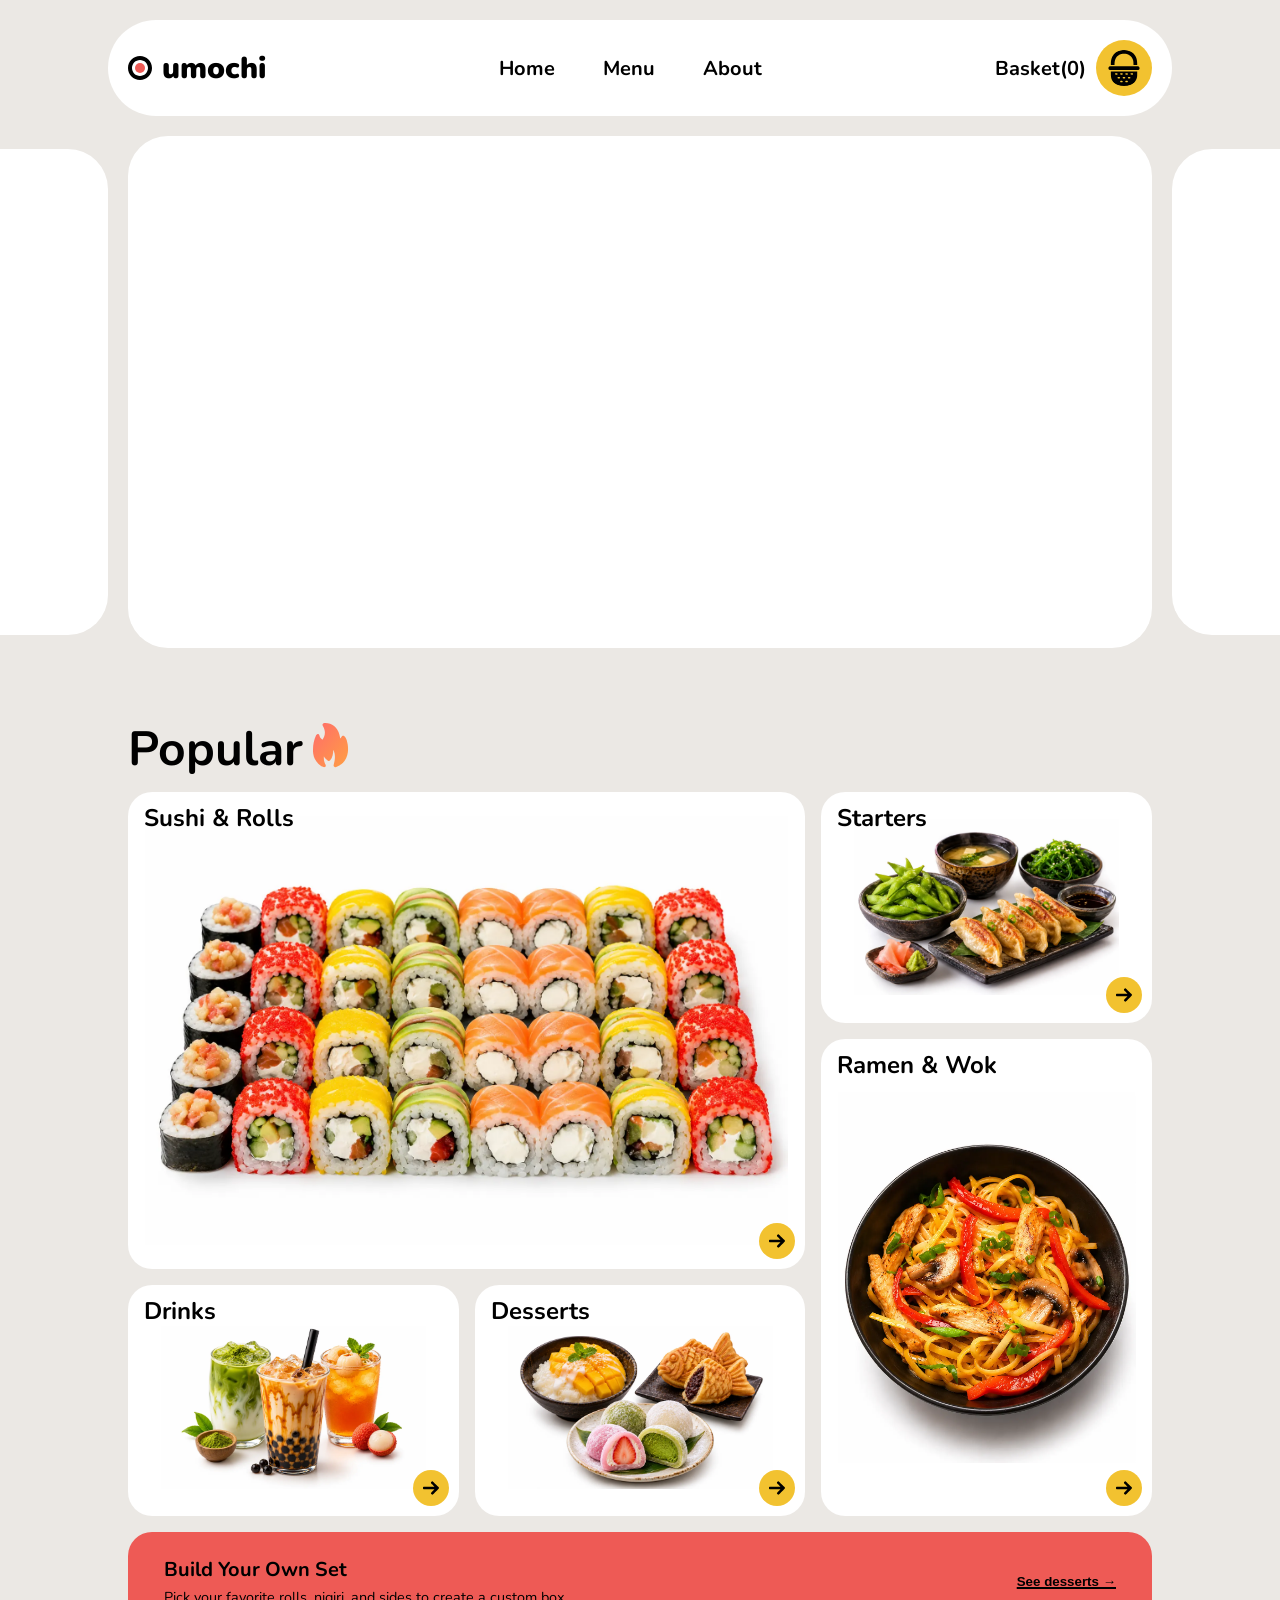
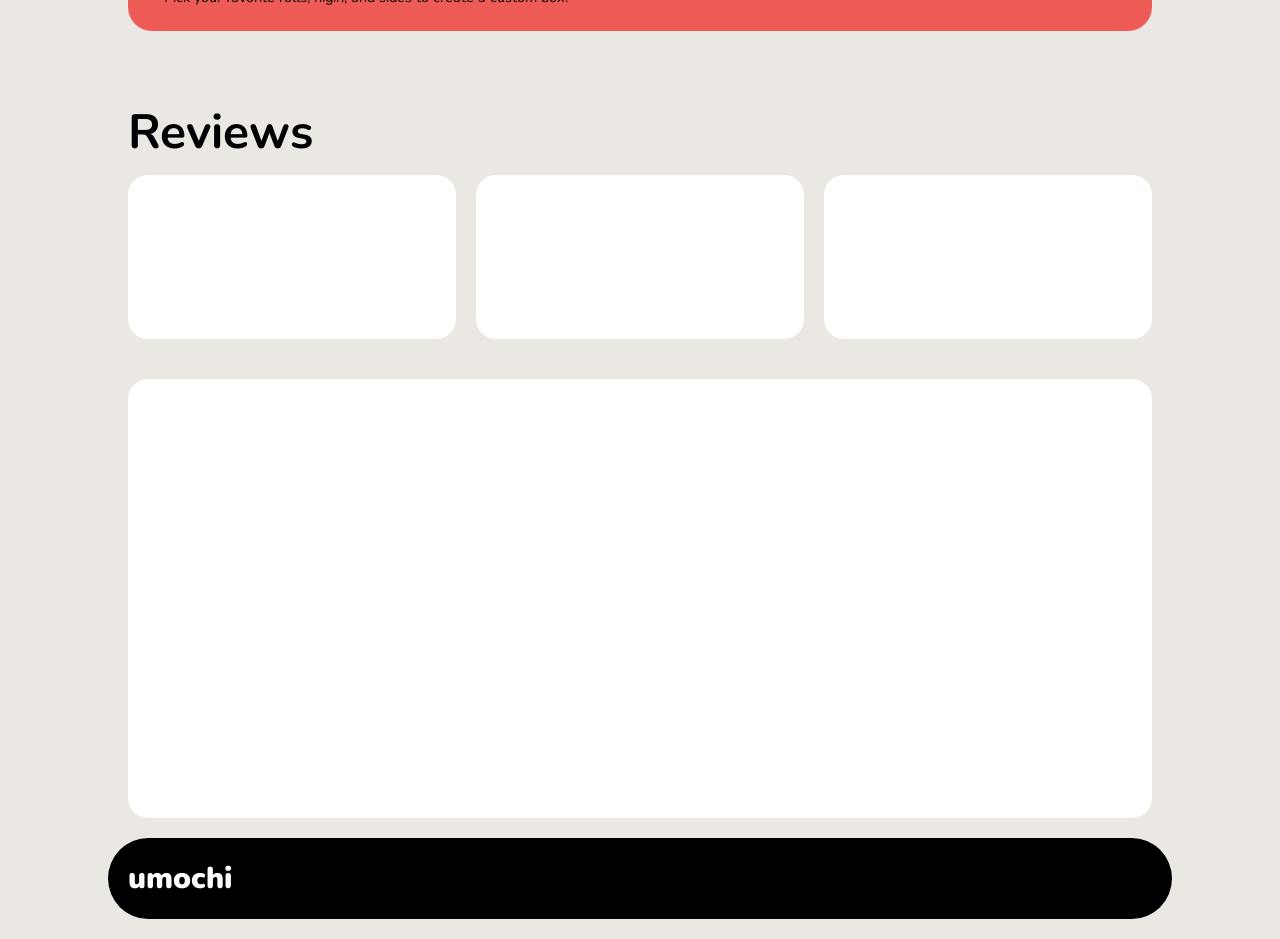
==== index.html @ 22381a1c "Updated popular products Added optimized images to the popular products section and also organized f" ====
<!DOCTYPE html>
<html lang="en">

<head>
  <meta charset="UTF-8">
  <meta name="viewport" content="width=device-width, initial-scale=1.0">
  <title>Umochi</title>
  <link rel="preconnect" href="https://fonts.googleapis.com">
  <link rel="preconnect" href="https://fonts.gstatic.com" crossorigin>
  <link href="https://fonts.googleapis.com/css2?family=Nunito:ital,wght@0,200..1000;1,200..1000&display=swap" rel="stylesheet">
  <link rel="stylesheet" href="styles.css">
</head>

<body>
    <header>
        <a id="logo">
            <img src="Icons/logo.svg" alt="umochi logo" width="24">
            <span>umochi</span>
        </a>
        <nav>
            <ul id="nav-links">
                <li><a href="index.html">Home</a></li>
                <li><a href="about.html">Menu</a></li>
                <li><a href="contact.html">About</a></li>
            </ul>
        </nav>
        <a id="cart">
            <span>Basket(0)</span>
            <img src="Icons/basket.svg" alt="shopping basket" width="36">
        </a>
    </header>

    <section id="offers-scroller">
        <div class="slide"></div>
        <div class="slide"></div>
        <div class="slide" id="active-slide"></div>
        <div class="slide"></div>
        <div class="slide"></div>
    </section>

    <section id="popular-products">
        <span class="section-title">
            <h1>Popular</h1>
            <img src="Icons/hot.svg" alt="umochi logo" width="36">
        </span>
        <div class="bento-grid">
            <div class="card card-large">
                <h2>Sushi & Rolls</h2>
                <div class="circle-icon">
                    <img src="Icons/arrow.svg" alt="arrow right" width="16">
                </div>
            </div>

            <div class="card card-top-right">
                <h2>Starters</h2>
                <div class="circle-icon">
                    <img src="Icons/arrow.svg" alt="arrow right" width="16">
                </div>
            </div>

            <div class="card card-bottom-left">
                <h2>Drinks</h2>
                <div class="circle-icon">
                    <img src="Icons/arrow.svg" alt="arrow right" width="16">
                </div>
            </div>

            <div class="card card-bottom-mid">
                <h2>Desserts</h2>
                <div class="circle-icon">
                    <img src="Icons/arrow.svg" alt="arrow right" width="16">
                </div>
            </div>

            <div class="card card-tall-right">
                <h2>Ramen & Wok</h2>
                <div class="circle-icon">
                    <img src="Icons/arrow.svg" alt="arrow right" width="16">
                </div>
            </div>
        </div>

        <div class="set-builder-banner">
            <div class="banner-content">
                <h3>Build Your Own Set</h3>
                <p>Pick your favorite rolls, nigiri, and sides to create a custom box.</p>
            </div>
            <button class="builder-btn">See desserts →</button>
        </div>
    </section>

    <section id="about-us">
        <span class="section-title">
            <h1>Reviews</h1>
        </span>
        <section id="reviews">
            <div class="review"></div>
            <div class="review"></div>
            <div class="review"></div>
        </section>
        <div id="about-us-card"></div>
    </section>

    <footer>
        <span id="footer-logo">umochi</span>
    </footer>
</body>
</html>
---- styles.css ----
* {
    margin: 0;
    padding: 0;
}

body {
    display: flex;
    flex-direction: column;
    align-items: center;
    gap: 20px;
    padding: 20px;
    background-color: #EBE8E4;
    font-family: "Nunito", sans-serif;
    overflow-x: hidden;
}

header, .slide, .card, .review, #about-us-card {
    background-color: #fff;
}

header, footer {
    display: flex;
    justify-content: space-between;
    align-items: center;
    width: 1024px;
    padding: 20px;
    border-radius: 1000px;
}

header {
    font-size: 20px;
    font-weight: 700;
}

footer {
    background-color: #000;
}

nav {
    width: 100%;
}

#nav-links {
    display: flex;
    justify-content: center;
    gap: 48px;
    list-style: none;
}

#nav-links a {
    color: #000;
    text-decoration: none;
}

#nav-links a:hover {
    text-decoration: underline 4px #EE5A55;
    text-underline-offset: 4px;
}

#logo, #footer-logo {
    font-size: 30px;
    font-weight: 900;
}

#logo {
    display: flex;
    align-items: center;
    gap: 10px;
}

#footer-logo {
    color: #fff;
}

#cart {
    display: flex;
    align-items: center;
    gap: 10px;
}

#cart img {
    padding: 10px;
    background-color: #F2C230;
    border-radius: 1000px;
}

#offers-scroller {
    display: flex;
    justify-content: center;
    align-items: center;
    gap: 20px;
    width: 1920px;
    height: 512px;
    mask-image: linear-gradient(to right, transparent, black 5%, black 95%, transparent);
}

.slide {
    height: 486px;
    aspect-ratio: 2/1;
    border-radius: 40px;
}

#active-slide {
    height: 512px;
}

#popular-products, #about-us {
    margin-top: 48px;
    width: 1024px;
}

.section-title {
    display: flex;
    align-items: center;
    gap: 10px;
    margin-bottom: 10px;
}

.section-title h1 {
    font-size: 48px;
}

.section-title img {
    transform: translateY(-3px);
}

.bento-grid {
    display: grid;
    grid-template-columns: repeat(3, 1fr);
    grid-template-rows: repeat(3, 1fr);
    gap: 16px;
    height: 724px;
}

.card {
    display: flex;
    flex-direction: column;
    justify-content: space-between;
    padding: 10px;
    border-radius: 24px;
    background-repeat: no-repeat;
}

.card h2 {
    margin-left: 6px;
}

.circle-icon {
    display: flex;
    justify-content: center;
    align-self: flex-end;
    height: 36px;
    aspect-ratio: 1/1;
    border-radius: 50%;
    background-color: #F2C230;
}

.card-large, .card-top-right, .card-tall-right {
    background-position: center;
}

.card-bottom-left, .card-bottom-mid {
    background-position: 50% 60%;
}

.card-top-right, .card-bottom-left, .card-bottom-mid {
    background-size: 80%;
}

.card-large {
    background-image: url('Images/Sushi&Rolls.png');
    background-image: image-set(
        url('Images/Sushi&Rolls.webp') type('image/webp'),
        url('Images/Sushi&Rolls.png') type('image/png')
    );
    background-size: 95%;
    grid-area: 1 / 1 / 3 / 3;
}

.card-top-right {
    background-image: url('Images/Starters.png');
    background-image: image-set(
        url('Images/Starters.webp') type('image/webp'),
        url('Images/Starters.png') type('image/png')
    );
    grid-area: 1 / 3 / 2 / 4;
}

.card-bottom-left {
    background-image: url('Images/Drinks.png');
    background-image: image-set(
        url('Images/Drinks.webp') type('image/webp'),
        url('Images/Drinks.png') type('image/png')
    );
    grid-area: 3 / 1 / 4 / 2;
}

.card-bottom-mid {
    background-image: url('Images/Desserts.png');
    background-image: image-set(
        url('Images/Desserts.webp') type('image/webp'),
        url('Images/Desserts.png') type('image/png')
    );
    grid-area: 3 / 2 / 4 / 3;
}

.card-tall-right {
    background-image: url('Images/Ramen&Wok.png');
    background-image: image-set(
        url('Images/Ramen&Wok.webp') type('image/webp'),
        url('Images/Ramen&Wok.png') type('image/png')
    );
    background-size: 90%;
    grid-area: 2 / 3 / 4 / 4;
}

.set-builder-banner {
    display: flex;
    justify-content: space-between;
    align-items: center;
    margin-top: 16px;
    padding: 24px 36px;
    background-color: #EE5A55;
    border-radius: 24px;
    transition: transform 0.2s ease;
}

.set-builder-banner:hover {
    transform: translateY(-2px);
}

.banner-content h3 {
    margin-bottom: 4px;
    font-size: 1.25rem;
}

.banner-content p {
    font-size: 0.9rem;
}

.builder-btn {
    background: none;
    border: none;
    color: #000;
    font-weight: 900;
    text-decoration: underline 2px #000;
    cursor: pointer;
}

.builder-btn:hover {
    text-decoration: none;
}

#reviews {
    display: flex;
    justify-content: space-between;
}

.review, #about-us-card {
    border-radius: 20px;
}

.review {
    height: 164px;
    aspect-ratio: 2/1;
}

#about-us-card {
    margin-top: 40px;
    aspect-ratio: 7/3;
}
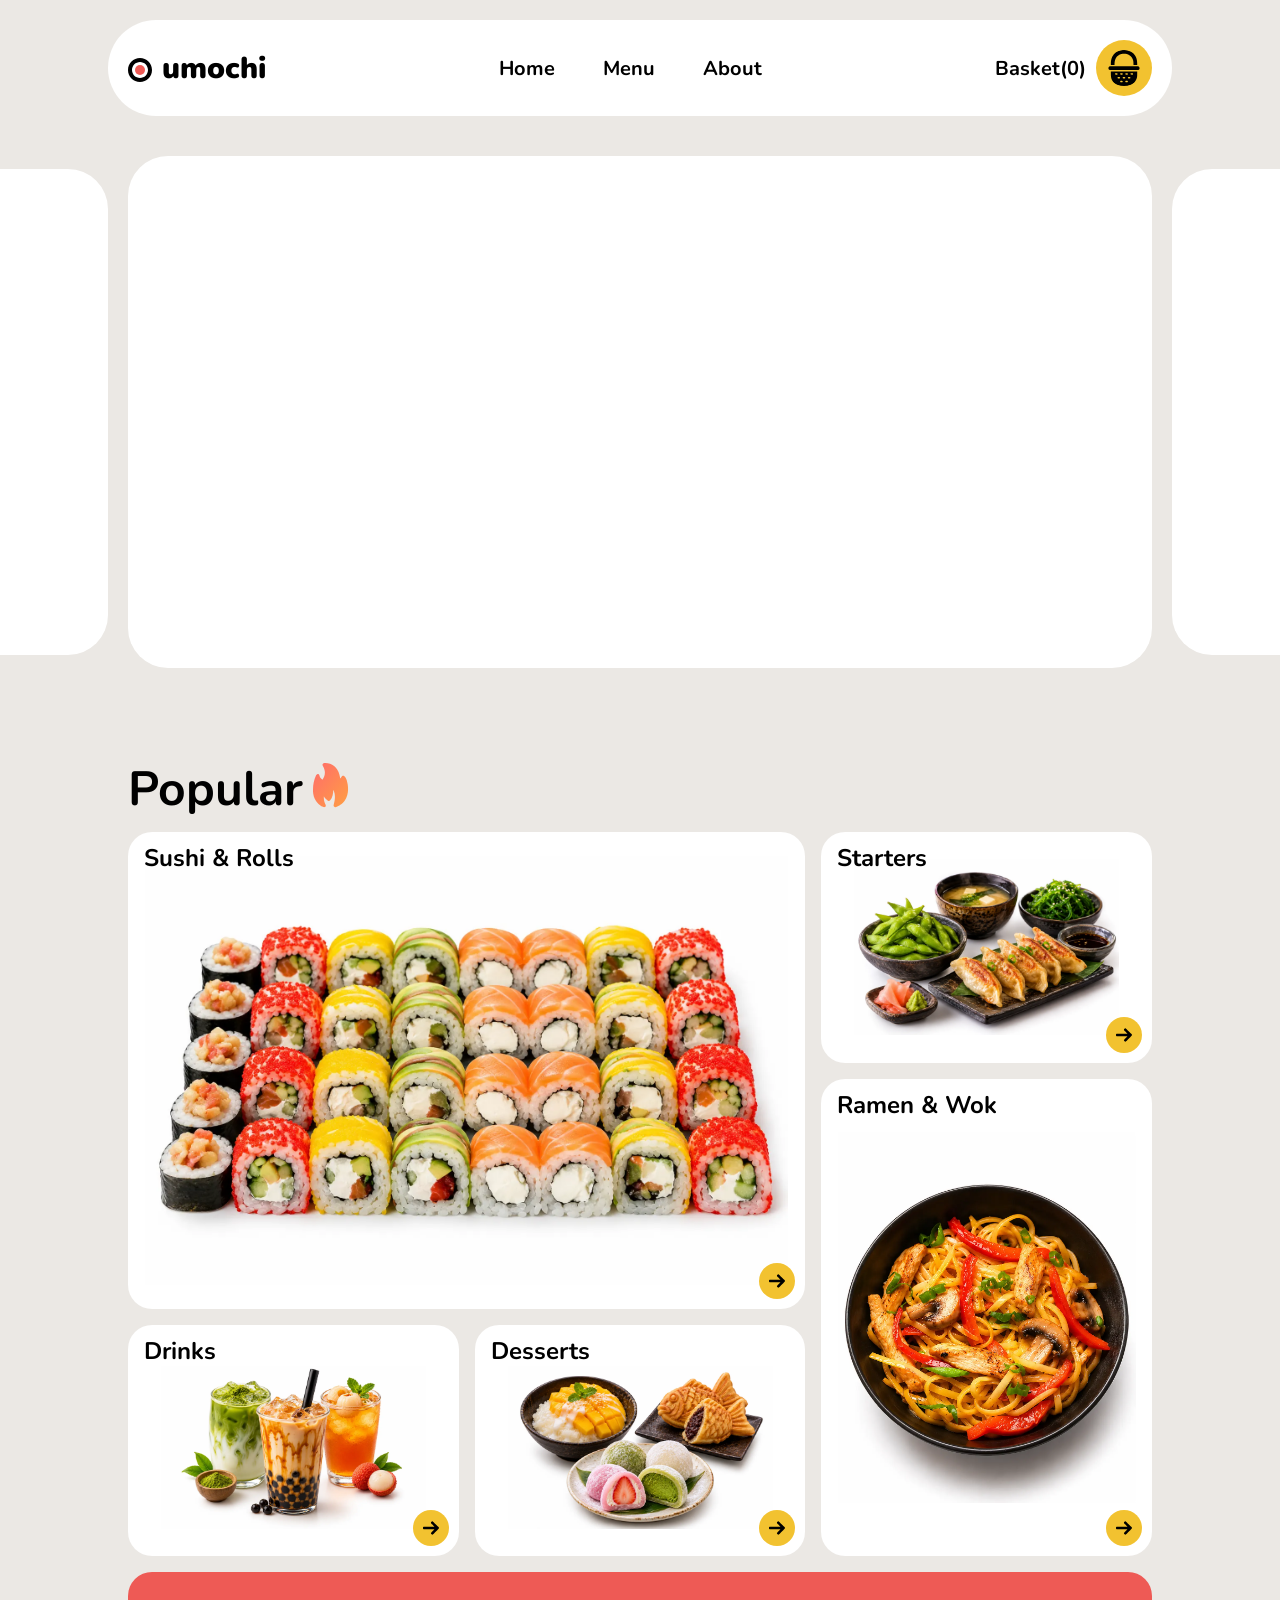
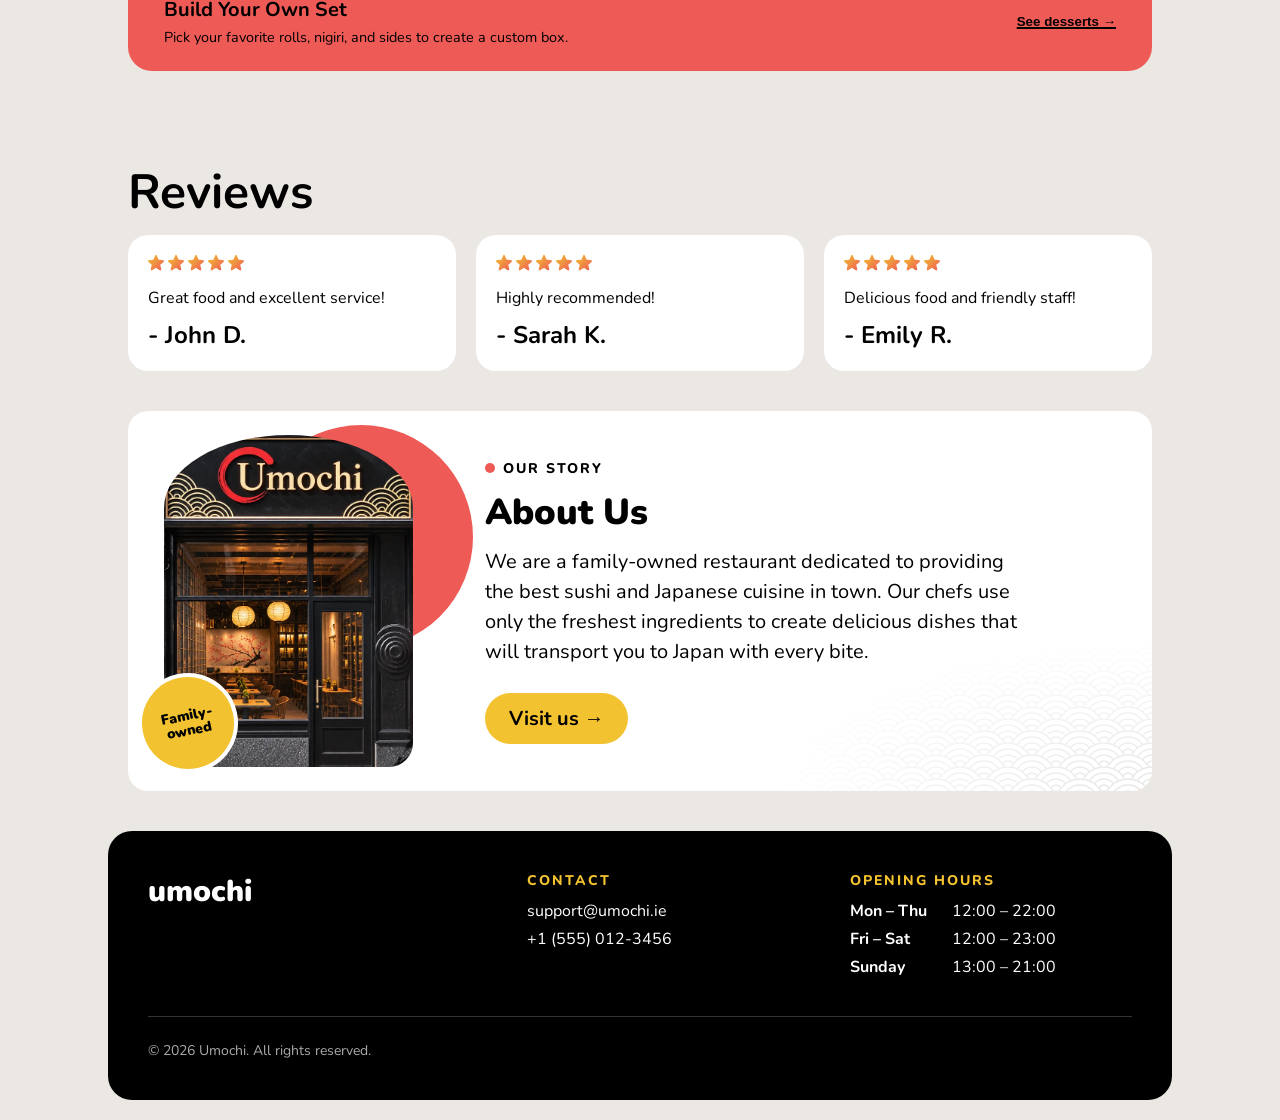
==== commit 2c73d2a7: "Updated about us section Updated about us section, review section and footer" ====
--- a/index.html
+++ b/index.html
@@ -94,15 +94,74 @@
             <h1>Reviews</h1>
         </span>
         <section id="reviews">
-            <div class="review"></div>
-            <div class="review"></div>
-            <div class="review"></div>
+            <div class="review">
+                <div class="rating">
+                    <img src="Icons/star.svg" alt="star" width="16">
+                    <img src="Icons/star.svg" alt="star" width="16">
+                    <img src="Icons/star.svg" alt="star" width="16">
+                    <img src="Icons/star.svg" alt="star" width="16">
+                    <img src="Icons/star.svg" alt="star" width="16">
+                </div>
+                <p class="review-text">Great food and excellent service!</p>
+                <h2 class="review-author">- John D.</h2>
+            </div>
+            <div class="review">
+                <div class="rating">
+                    <img src="Icons/star.svg" alt="star" width="16">
+                    <img src="Icons/star.svg" alt="star" width="16">
+                    <img src="Icons/star.svg" alt="star" width="16">
+                    <img src="Icons/star.svg" alt="star" width="16">
+                    <img src="Icons/star.svg" alt="star" width="16">
+                </div>
+                <p class="review-text">Highly recommended!</p>
+                <h2 class="review-author">- Sarah K.</h2>
+            </div>
+            <div class="review">
+                <div class="rating">
+                    <img src="Icons/star.svg" alt="star" width="16">
+                    <img src="Icons/star.svg" alt="star" width="16">
+                    <img src="Icons/star.svg" alt="star" width="16">
+                    <img src="Icons/star.svg" alt="star" width="16">
+                    <img src="Icons/star.svg" alt="star" width="16">
+                </div>
+                <p class="review-text">Delicious food and friendly staff!</p>
+                <h2 class="review-author">- Emily R.</h2>
+            </div>
         </section>
-        <div id="about-us-card"></div>
+        <div id="about-us-card">
+            <div id="about-us-image">
+                <picture>
+                    <source srcset="Images/UmochiShopfront.webp" type="image/webp">
+                    <img src="Images/UmochiShopfront.jpg" alt="Umochi restaurant entrance at night" width="660" height="894">
+                </picture>
+                <span class="about-badge">Family-<br>owned</span>
+            </div>
+            <div id="about-us-content">
+                <span class="eyebrow">Our story</span>
+                <h2>About Us</h2>
+                <p>We are a family-owned restaurant dedicated to providing the best sushi and Japanese cuisine in town. Our chefs use only the freshest ingredients to create delicious dishes that will transport you to Japan with every bite.</p>
+                <a class="about-link" href="#">Visit us →</a>
+            </div>
+        </div>
     </section>
 
     <footer>
         <span id="footer-logo">umochi</span>
+
+        <address id="footer-contact">
+            <h3>Contact</h3>
+            <a href="mailto:support@umochi.ie">support@umochi.ie</a>
+            <a href="tel:+15550123456">+1 (555) 012-3456</a>
+        </address>
+
+        <div id="footer-hours">
+            <h3>Opening hours</h3>
+            <p><span>Mon – Thu</span> 12:00 – 22:00</p>
+            <p><span>Fri – Sat</span> 12:00 – 23:00</p>
+            <p><span>Sunday</span> 13:00 – 21:00</p>
+        </div>
+
+        <p id="footer-copyright">&copy; 2026 Umochi. All rights reserved.</p>
     </footer>
 </body>
 </html>
--- a/styles.css
+++ b/styles.css
@@ -7,7 +7,7 @@
     display: flex;
     flex-direction: column;
     align-items: center;
-    gap: 20px;
+    gap: 40px;
     padding: 20px;
     background-color: #EBE8E4;
     font-family: "Nunito", sans-serif;
@@ -33,7 +33,65 @@
 }
 
 footer {
+    display: grid;
+    grid-template-columns: 1.2fr 1fr 1fr;
+    align-items: start;
+    gap: 32px 40px;
+    box-sizing: border-box;
+    width: 1064px;
+    padding: 40px;
+    border-radius: 24px;
     background-color: #000;
+    color: #fff;
+}
+
+footer h3 {
+    margin-bottom: 10px;
+    color: #F2C230;
+    font-size: 14px;
+    font-weight: 800;
+    letter-spacing: 2px;
+    text-transform: uppercase;
+}
+
+#footer-contact {
+    display: flex;
+    flex-direction: column;
+    gap: 6px;
+    font-style: normal;
+}
+
+#footer-contact h3 {
+    margin-bottom: 4px;
+}
+
+#footer-contact a {
+    color: #fff;
+    text-decoration: none;
+}
+
+#footer-contact a:hover {
+    text-decoration: underline 2px #EE5A55;
+    text-underline-offset: 4px;
+}
+
+#footer-hours p {
+    display: flex;
+    gap: 12px;
+    margin-bottom: 6px;
+}
+
+#footer-hours span {
+    width: 90px;
+    font-weight: 700;
+}
+
+#footer-copyright {
+    grid-column: 1 / -1;
+    padding-top: 24px;
+    border-top: 1px solid #333;
+    color: #aaa;
+    font-size: 14px;
 }
 
 nav {
@@ -66,6 +124,10 @@
     display: flex;
     align-items: center;
     gap: 10px;
+}
+
+#logo img {
+    transform: translateY(2px);
 }
 
 #footer-logo {
@@ -254,6 +316,7 @@
 #reviews {
     display: flex;
     justify-content: space-between;
+    gap: 20px;
 }
 
 .review, #about-us-card {
@@ -261,11 +324,135 @@
 }
 
 .review {
-    height: 164px;
-    aspect-ratio: 2/1;
+    display: flex;
+    flex-direction: column;
+    justify-content: space-between;
+    width: 100%;
+    padding: 20px;
+    aspect-ratio: 3/1;
 }
 
 #about-us-card {
+    position: relative;
+    display: flex;
+    align-items: center;
+    gap: 72px;
     margin-top: 40px;
-    aspect-ratio: 7/3;
-}+    padding: 24px 40px 24px 24px;
+    overflow: hidden;
+}
+
+#about-us-card::after {
+    content: "";
+    position: absolute;
+    right: 0;
+    bottom: 0;
+    width: 384px;
+    height: 156px;
+    background: url('Images/seigaiha.svg') no-repeat right bottom;
+    opacity: 0.1;
+    mask-image: radial-gradient(ellipse at bottom right, black 0%, transparent 70%);
+    pointer-events: none;
+}
+
+#about-us-image {
+    position: relative;
+    flex-shrink: 0;
+    height: 332px;
+    aspect-ratio: 3/4;
+    margin-left: 12px;
+}
+
+#about-us-image::before {
+    content: "";
+    position: absolute;
+    top: -3%;
+    right: -24%;
+    width: 90%;
+    aspect-ratio: 1/1;
+    border-radius: 50%;
+    background-color: #EE5A55;
+}
+
+#about-us-image img {
+    position: absolute;
+    inset: 0;
+    width: 100%;
+    height: 100%;
+    object-fit: cover;
+    object-position: top;
+    border-radius: 50% 50% 24px 24px / 22% 22% 24px 24px;
+}
+
+.about-badge {
+    position: absolute;
+    bottom: -6px;
+    left: -26px;
+    display: grid;
+    place-items: center;
+    width: 92px;
+    aspect-ratio: 1/1;
+    border: 4px solid #fff;
+    border-radius: 50%;
+    background-color: #F2C230;
+    font-size: 14px;
+    font-weight: 900;
+    line-height: 1.1;
+    text-align: center;
+    transform: rotate(-12deg);
+}
+
+#about-us-content {
+    position: relative;
+    display: flex;
+    flex-direction: column;
+    justify-content: center;
+    width: 100%;
+    gap: 10px;
+}
+
+.eyebrow {
+    display: flex;
+    align-items: center;
+    gap: 8px;
+    font-size: 14px;
+    font-weight: 800;
+    letter-spacing: 2px;
+    text-transform: uppercase;
+}
+
+.eyebrow::before {
+    content: "";
+    width: 10px;
+    aspect-ratio: 1/1;
+    border-radius: 50%;
+    background-color: #EE5A55;
+}
+
+#about-us-content h2 {
+    font-size: 36px;
+    font-weight: 900;
+}
+
+#about-us-content p {
+    max-width: 46ch;
+    font-size: 20px;
+    line-height: 1.5;
+}
+
+.about-link {
+    align-self: flex-start;
+    margin-top: 16px;
+    padding: 12px 24px;
+    border-radius: 1000px;
+    background-color: #F2C230;
+    color: #000;
+    font-size: 20px;
+    font-weight: 700;
+    text-decoration: none;
+    transition: transform 0.2s ease;
+}
+
+.about-link:hover {
+    transform: translateY(-2px);
+}
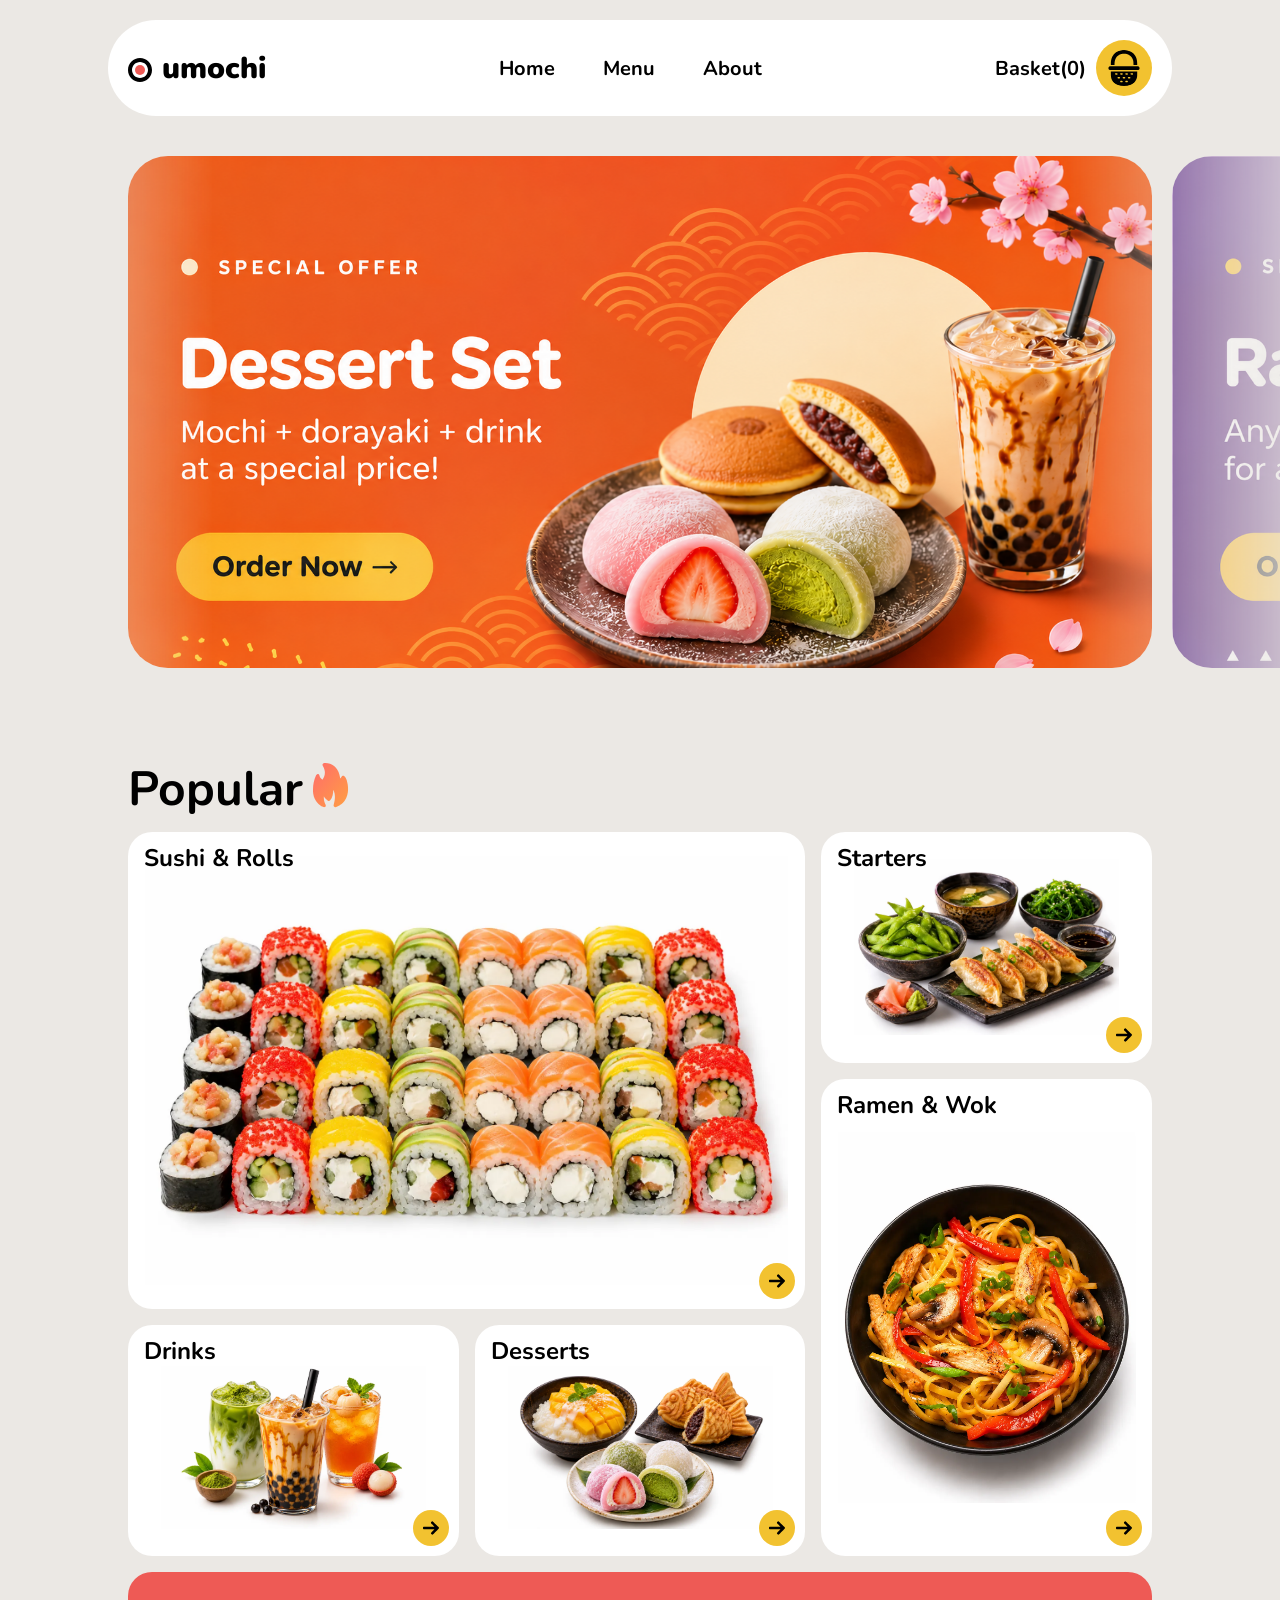
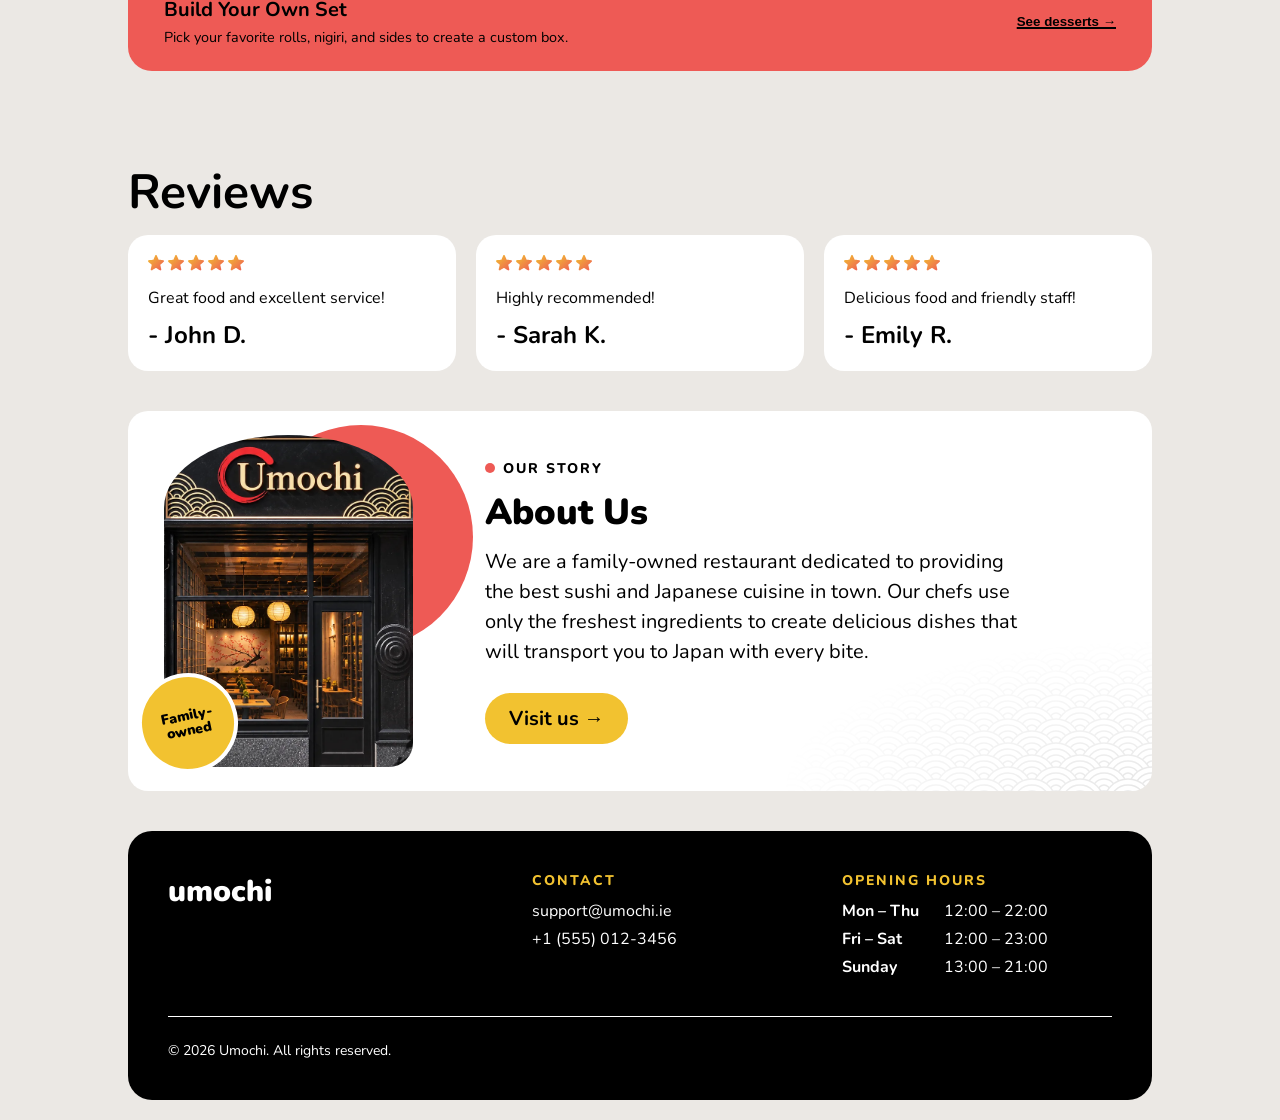
==== commit e32b4002: "Added slider code Added slider code, added variables in css" ====
--- a/index.html
+++ b/index.html
@@ -30,12 +30,16 @@
         </a>
     </header>
 
-    <section id="offers-scroller">
-        <div class="slide"></div>
-        <div class="slide"></div>
-        <div class="slide" id="active-slide"></div>
-        <div class="slide"></div>
-        <div class="slide"></div>
+    <section id="offers-section">
+        <div id="offers-wrapper">
+            <div id="offers-scroller">
+                <div class="slide offer-1"></div>
+                <div class="slide offer-2"></div>
+                <div class="slide offer-3"></div>
+            </div>
+
+            <div id="scroll-points"></div>
+        </div>
     </section>
 
     <section id="popular-products">
@@ -163,5 +167,7 @@
 
         <p id="footer-copyright">&copy; 2026 Umochi. All rights reserved.</p>
     </footer>
+
+    <script src="slider.js"></script>
 </body>
 </html>
--- a/styles.css
+++ b/styles.css
@@ -1,3 +1,11 @@
+:root {
+  --primary-bg-color: #EBE8E4;
+  --primary-color: #FFFFFF;
+  --primary-accent-color: #F2C230;
+  --secondary-accent-color: #EE5A55;
+  --primary-text-color: #000000;
+}
+
 * {
     margin: 0;
     padding: 0;
@@ -9,13 +17,13 @@
     align-items: center;
     gap: 40px;
     padding: 20px;
-    background-color: #EBE8E4;
+    background-color: var(--primary-bg-color);
     font-family: "Nunito", sans-serif;
     overflow-x: hidden;
 }
 
 header, .slide, .card, .review, #about-us-card {
-    background-color: #fff;
+    background-color: var(--primary-color);
 }
 
 header, footer {
@@ -38,16 +46,16 @@
     align-items: start;
     gap: 32px 40px;
     box-sizing: border-box;
-    width: 1064px;
+    width: 1024px;
     padding: 40px;
     border-radius: 24px;
-    background-color: #000;
-    color: #fff;
+    background-color: var(--primary-text-color);
+    color: var(--primary-color);
 }
 
 footer h3 {
     margin-bottom: 10px;
-    color: #F2C230;
+    color: var(--primary-accent-color);
     font-size: 14px;
     font-weight: 800;
     letter-spacing: 2px;
@@ -66,12 +74,12 @@
 }
 
 #footer-contact a {
-    color: #fff;
+    color: var(--primary-color);
     text-decoration: none;
 }
 
 #footer-contact a:hover {
-    text-decoration: underline 2px #EE5A55;
+    text-decoration: underline 2px var(--secondary-accent-color);
     text-underline-offset: 4px;
 }
 
@@ -89,8 +97,8 @@
 #footer-copyright {
     grid-column: 1 / -1;
     padding-top: 24px;
-    border-top: 1px solid #333;
-    color: #aaa;
+    border-top: 1px solid var(--primary-color);
+    color: var(--primary-color);
     font-size: 14px;
 }
 
@@ -106,12 +114,12 @@
 }
 
 #nav-links a {
-    color: #000;
+    color: var(--primary-text-color);
     text-decoration: none;
 }
 
 #nav-links a:hover {
-    text-decoration: underline 4px #EE5A55;
+    text-decoration: underline 4px var(--secondary-accent-color);
     text-underline-offset: 4px;
 }
 
@@ -131,7 +139,7 @@
 }
 
 #footer-logo {
-    color: #fff;
+    color: var(--primary-color);
 }
 
 #cart {
@@ -142,29 +150,108 @@
 
 #cart img {
     padding: 10px;
-    background-color: #F2C230;
+    background-color: var(--primary-accent-color);
     border-radius: 1000px;
 }
 
-#offers-scroller {
-    display: flex;
-    justify-content: center;
+
+
+
+#offers-wrapper {
+    width: 100%;
+    height: 100%;
+    overflow: hidden;
+    user-select: none;  
+    mask-image: linear-gradient(to right, transparent, black 20%, black 80%, transparent);
+}
+
+#offers-section{
+    width: 1424px;
+    height: 512px;
+    display: flex;
+    flex-direction: column;
     align-items: center;
     gap: 20px;
-    width: 1920px;
-    height: 512px;
-    mask-image: linear-gradient(to right, transparent, black 5%, black 95%, transparent);
+}
+
+#offers-scroller{
+    display: flex;
+    height: 100%;
+    width: max-content;
+    align-items: center;
+    transition: transform 0.4s ease-in-out;
+    cursor: grab;
+    gap: 20px;
+}
+
+#offers-scroller:active {
+    cursor: grabbing;
+}
+
+#scroll-points{
+    display: flex;
+    gap: 10px;
+}
+
+.scroll-point{
+    width: 20px;
+    aspect-ratio: 1/1;
+    background-color: var(--primary-color);
+    border-radius: 1000px;
+}
+
+.scroll-point-fill{
+    background-color: var(--secondary-accent-color);
+    width: 100%;
+    aspect-ratio: 1/1;
+    border-radius: 1000px;
+}
+
+#offers-wrapper::-webkit-scrollbar {
+  display: none; 
 }
 
 .slide {
-    height: 486px;
+    height: 100%;
     aspect-ratio: 2/1;
     border-radius: 40px;
-}
-
-#active-slide {
-    height: 512px;
-}
+    scroll-snap-align: center;
+}
+
+.offer-1 {
+    background-image: url('Images/SpecialOffer3v2.png');
+    background-image: image-set(
+        url('Images/SpecialOffer3v2.png') type('image/webp'),
+        url('Images/SpecialOffer3v2.png') type('image/png')
+    );
+    background-size: 100%;
+}
+
+.offer-2 {
+    background-image: url('Images/SpecialOffer2v2.png');
+    background-image: image-set(
+        url('Images/SpecialOffer2v2.png') type('image/webp'),
+        url('Images/SpecialOffer2v2.png') type('image/png')
+    );
+    background-size: 100%;
+}
+
+.offer-3 {
+    background-image: url('Images/SpecialOffer1v2.png');
+    background-image: image-set(
+        url('Images/SpecialOffer1v2.png') type('image/webp'),
+        url('Images/SpecialOffer1v2.png') type('image/png')
+    );
+    background-size: 100%;
+}
+
+
+
+
+
+
+
+
 
 #popular-products, #about-us {
     margin-top: 48px;
@@ -214,7 +301,7 @@
     height: 36px;
     aspect-ratio: 1/1;
     border-radius: 50%;
-    background-color: #F2C230;
+    background-color: var(--primary-accent-color);
 }
 
 .card-large, .card-top-right, .card-tall-right {
@@ -282,7 +369,7 @@
     align-items: center;
     margin-top: 16px;
     padding: 24px 36px;
-    background-color: #EE5A55;
+    background-color: var(--secondary-accent-color);
     border-radius: 24px;
     transition: transform 0.2s ease;
 }
@@ -303,9 +390,9 @@
 .builder-btn {
     background: none;
     border: none;
-    color: #000;
+    color: var(--primary-text-color);
     font-weight: 900;
-    text-decoration: underline 2px #000;
+    text-decoration: underline 2px var(--primary-text-color);
     cursor: pointer;
 }
 
@@ -371,7 +458,7 @@
     width: 90%;
     aspect-ratio: 1/1;
     border-radius: 50%;
-    background-color: #EE5A55;
+    background-color: var(--secondary-accent-color);
 }
 
 #about-us-image img {
@@ -392,9 +479,9 @@
     place-items: center;
     width: 92px;
     aspect-ratio: 1/1;
-    border: 4px solid #fff;
+    border: 4px solid var(--primary-color);
     border-radius: 50%;
-    background-color: #F2C230;
+    background-color: var(--primary-accent-color);
     font-size: 14px;
     font-weight: 900;
     line-height: 1.1;
@@ -426,7 +513,7 @@
     width: 10px;
     aspect-ratio: 1/1;
     border-radius: 50%;
-    background-color: #EE5A55;
+    background-color: var(--secondary-accent-color);
 }
 
 #about-us-content h2 {
@@ -445,8 +532,8 @@
     margin-top: 16px;
     padding: 12px 24px;
     border-radius: 1000px;
-    background-color: #F2C230;
-    color: #000;
+    background-color: var(--primary-accent-color);
+    color: var(--primary-text-color);
     font-size: 20px;
     font-weight: 700;
     text-decoration: none;
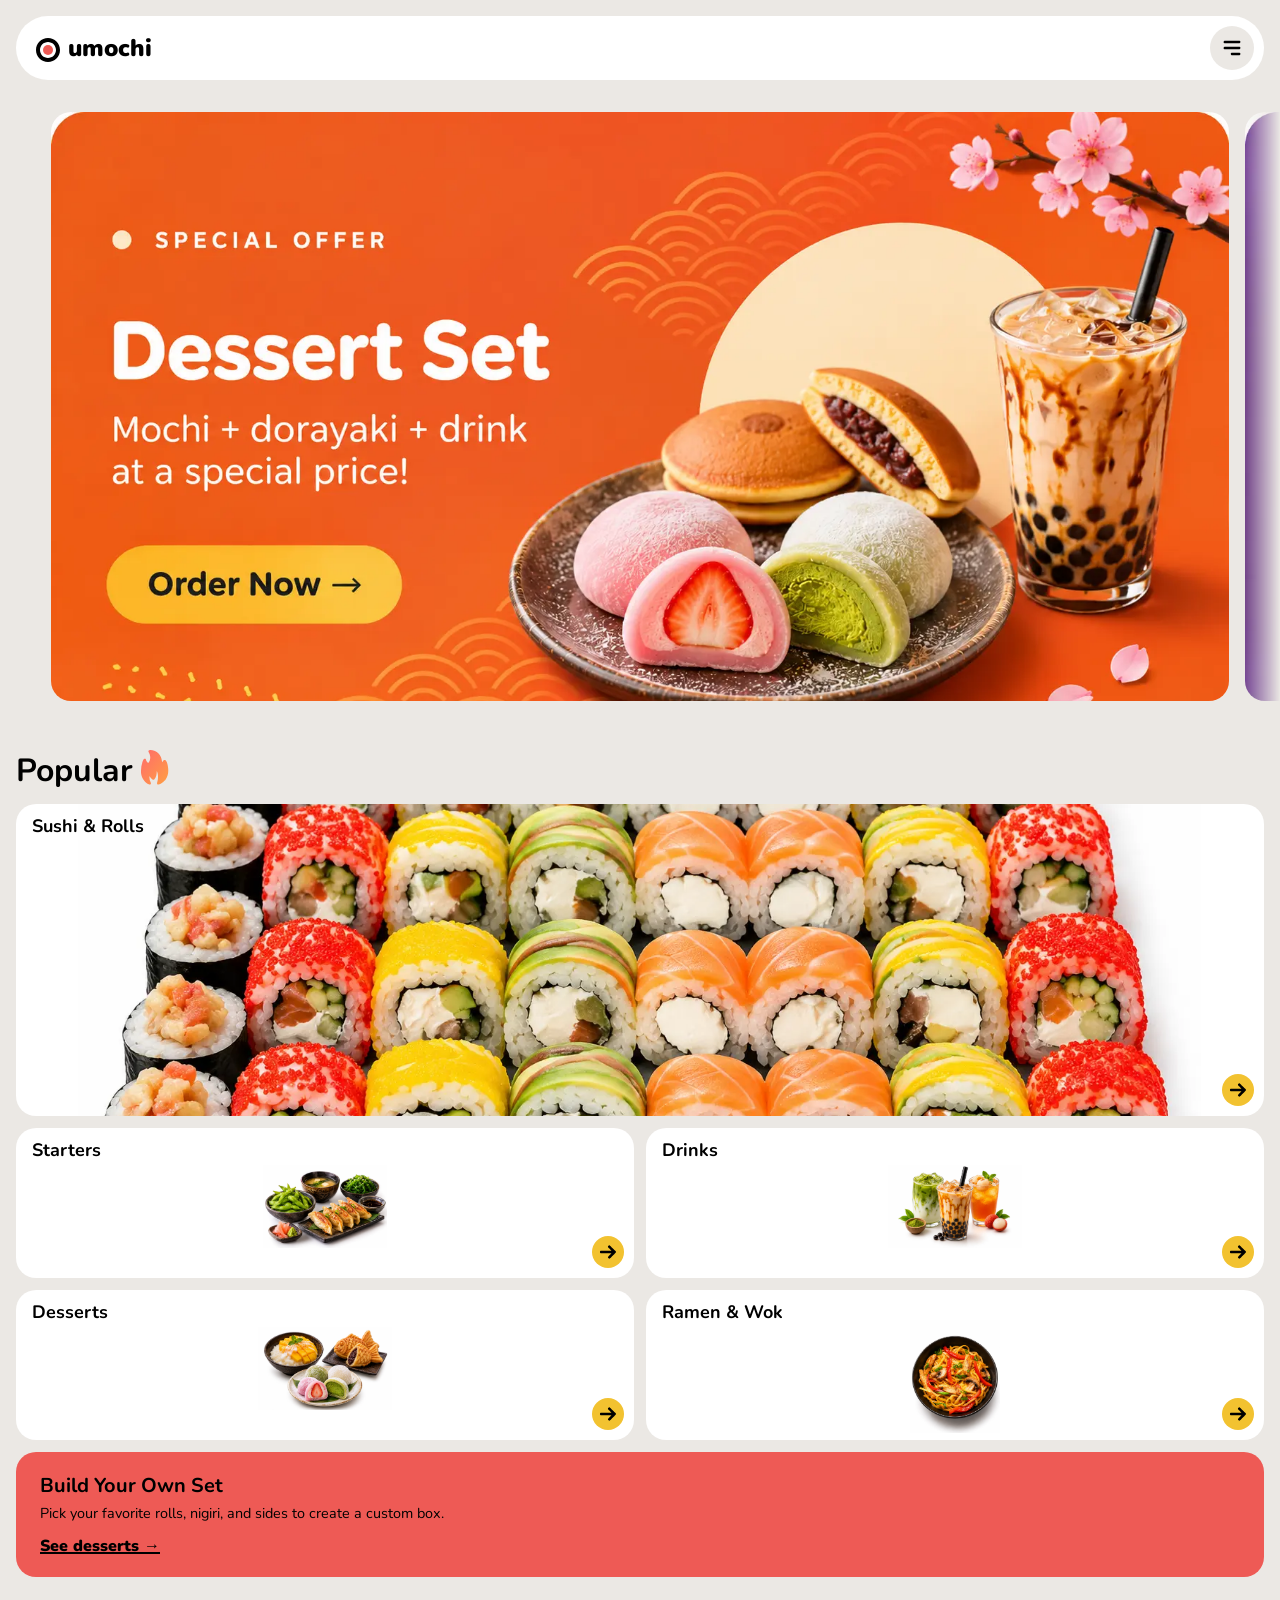
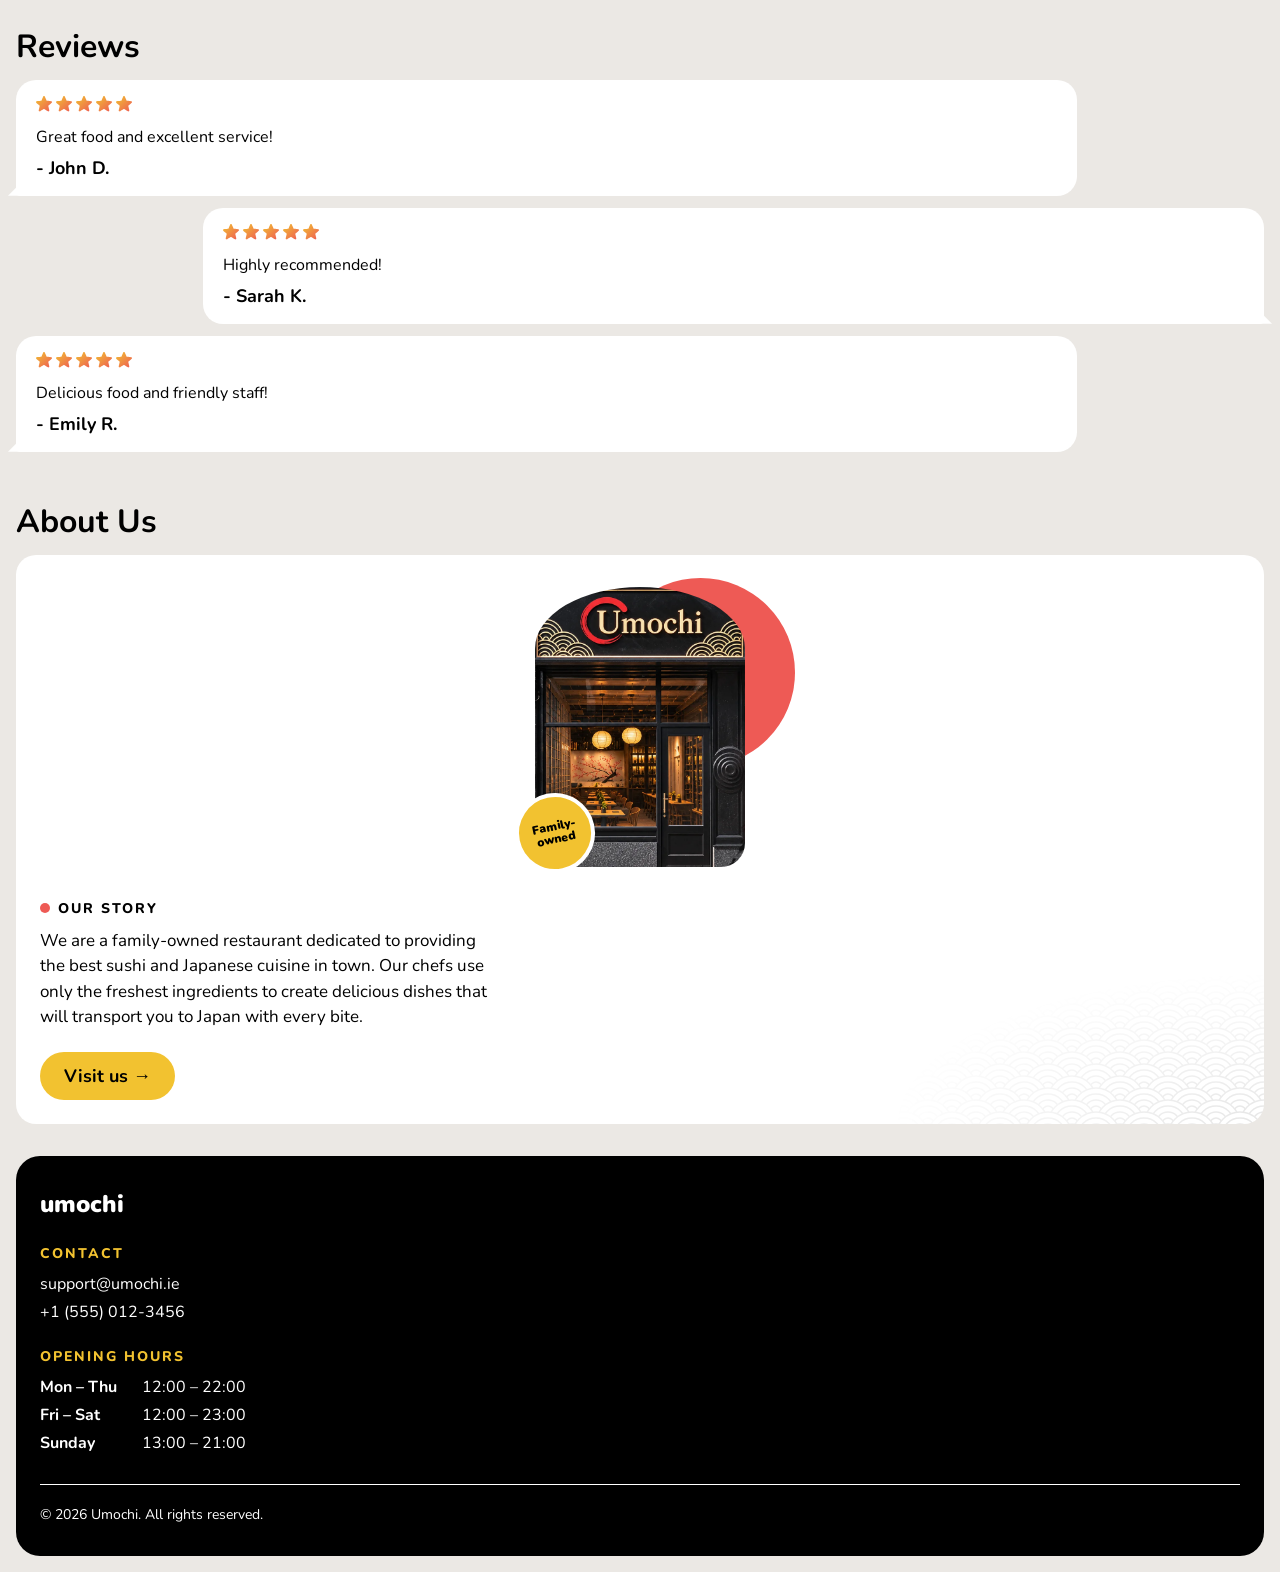
==== commit 5a6a30ac: "Updated layout Updated layout so it`s mobile first" ====
--- a/index.html
+++ b/index.html
@@ -17,17 +17,22 @@
             <img src="Icons/logo.svg" alt="umochi logo" width="24">
             <span>umochi</span>
         </a>
-        <nav>
-            <ul id="nav-links">
-                <li><a href="index.html">Home</a></li>
-                <li><a href="about.html">Menu</a></li>
-                <li><a href="contact.html">About</a></li>
-            </ul>
-        </nav>
-        <a id="cart">
-            <span>Basket(0)</span>
-            <img src="Icons/basket.svg" alt="shopping basket" width="36">
-        </a>
+        <button id="menu-toggle" aria-label="Open menu" aria-expanded="false" aria-controls="menu-dropdown">
+            <img src="Icons/menu.svg" alt="" width="24">
+        </button>
+        <div id="menu-dropdown">
+            <nav>
+                <ul id="nav-links">
+                    <li><a href="index.html">Home</a></li>
+                    <li><a href="about.html">Menu</a></li>
+                    <li><a href="contact.html">About</a></li>
+                </ul>
+            </nav>
+            <a id="cart">
+                <span>Basket(0)</span>
+                <img src="Icons/basket.svg" alt="shopping basket" width="36">
+            </a>
+        </div>
     </header>
 
     <section id="offers-section">
@@ -93,11 +98,11 @@
         </div>
     </section>
 
-    <section id="about-us">
+    <section id="reviews">
         <span class="section-title">
             <h1>Reviews</h1>
         </span>
-        <section id="reviews">
+        <div class="reviews-list">
             <div class="review">
                 <div class="rating">
                     <img src="Icons/star.svg" alt="star" width="16">
@@ -131,7 +136,13 @@
                 <p class="review-text">Delicious food and friendly staff!</p>
                 <h2 class="review-author">- Emily R.</h2>
             </div>
-        </section>
+        </div>
+    </section>
+
+    <section id="about-us">
+        <span class="section-title">
+            <h1>About Us</h1>
+        </span>
         <div id="about-us-card">
             <div id="about-us-image">
                 <picture>
@@ -142,7 +153,6 @@
             </div>
             <div id="about-us-content">
                 <span class="eyebrow">Our story</span>
-                <h2>About Us</h2>
                 <p>We are a family-owned restaurant dedicated to providing the best sushi and Japanese cuisine in town. Our chefs use only the freshest ingredients to create delicious dishes that will transport you to Japan with every bite.</p>
                 <a class="about-link" href="#">Visit us →</a>
             </div>
@@ -169,5 +179,6 @@
     </footer>
 
     <script src="slider.js"></script>
+    <script src="menu.js"></script>
 </body>
 </html>
--- a/styles.css
+++ b/styles.css
@@ -4,19 +4,26 @@
   --primary-accent-color: #F2C230;
   --secondary-accent-color: #EE5A55;
   --primary-text-color: #000000;
-}
-
-* {
+
+  --content-width: 100%;
+}
+
+*, *::before, *::after {
+    box-sizing: border-box;
     margin: 0;
     padding: 0;
 }
 
+img {
+    max-width: 100%;
+}
+
 body {
     display: flex;
     flex-direction: column;
     align-items: center;
-    gap: 40px;
-    padding: 20px;
+    gap: 32px;
+    padding: 16px;
     background-color: var(--primary-bg-color);
     font-family: "Nunito", sans-serif;
     overflow-x: hidden;
@@ -26,28 +33,66 @@
     background-color: var(--primary-color);
 }
 
-header, footer {
+header {
+    position: relative;
+    z-index: 10;
     display: flex;
     justify-content: space-between;
     align-items: center;
-    width: 1024px;
-    padding: 20px;
+    width: var(--content-width);
+    padding: 10px 10px 10px 20px;
     border-radius: 1000px;
-}
-
-header {
-    font-size: 20px;
+    font-size: 16px;
     font-weight: 700;
+}
+
+#menu-toggle {
+    display: grid;
+    place-items: center;
+    width: 44px;
+    aspect-ratio: 1/1;
+    border: none;
+    border-radius: 50%;
+    background-color: var(--primary-bg-color);
+    cursor: pointer;
+}
+
+#menu-toggle[aria-expanded="true"] {
+    background-color: var(--primary-accent-color);
+}
+
+#menu-dropdown {
+    position: absolute;
+    top: calc(100% + 8px);
+    right: 0;
+    left: 0;
+    display: flex;
+    flex-direction: column;
+    gap: 8px;
+    padding: 12px;
+    border-radius: 24px;
+    background-color: var(--primary-color);
+    box-shadow:
+        0 4px 8px rgba(0, 0, 0, 0.08),
+        0 16px 40px rgba(0, 0, 0, 0.22);
+    opacity: 0;
+    visibility: hidden;
+    transform: translateY(-8px);
+    transition: opacity 0.2s ease, transform 0.2s ease, visibility 0.2s;
+}
+
+#menu-dropdown.open {
+    opacity: 1;
+    visibility: visible;
+    transform: translateY(0);
 }
 
 footer {
     display: grid;
-    grid-template-columns: 1.2fr 1fr 1fr;
-    align-items: start;
-    gap: 32px 40px;
-    box-sizing: border-box;
-    width: 1024px;
-    padding: 40px;
+    grid-template-columns: 1fr;
+    gap: 24px;
+    width: var(--content-width);
+    padding: 32px 24px;
     border-radius: 24px;
     background-color: var(--primary-text-color);
     color: var(--primary-color);
@@ -96,25 +141,24 @@
 
 #footer-copyright {
     grid-column: 1 / -1;
-    padding-top: 24px;
+    padding-top: 20px;
     border-top: 1px solid var(--primary-color);
     color: var(--primary-color);
     font-size: 14px;
 }
 
-nav {
-    width: 100%;
-}
-
 #nav-links {
     display: flex;
-    justify-content: center;
-    gap: 48px;
+    flex-direction: column;
     list-style: none;
 }
 
 #nav-links a {
+    display: block;
+    padding: 12px 16px;
+    border-radius: 16px;
     color: var(--primary-text-color);
+    font-size: 20px;
     text-decoration: none;
 }
 
@@ -124,14 +168,14 @@
 }
 
 #logo, #footer-logo {
-    font-size: 30px;
+    font-size: 24px;
     font-weight: 900;
 }
 
 #logo {
     display: flex;
     align-items: center;
-    gap: 10px;
+    gap: 8px;
 }
 
 #logo img {
@@ -144,12 +188,19 @@
 
 #cart {
     display: flex;
-    align-items: center;
-    gap: 10px;
+    justify-content: space-between;
+    align-items: center;
+    padding: 8px 8px 8px 16px;
+    border-radius: 1000px;
+    background-color: var(--primary-bg-color);
+    color: var(--primary-text-color);
+    font-size: 18px;
+    text-decoration: none;
 }
 
 #cart img {
-    padding: 10px;
+    width: 32px;
+    padding: 8px;
     background-color: var(--primary-accent-color);
     border-radius: 1000px;
 }
@@ -159,48 +210,47 @@
 
 #offers-wrapper {
     width: 100%;
-    height: 100%;
-    overflow: hidden;
-    user-select: none;  
-    mask-image: linear-gradient(to right, transparent, black 20%, black 80%, transparent);
-}
-
-#offers-section{
-    width: 1424px;
-    height: 512px;
-    display: flex;
-    flex-direction: column;
-    align-items: center;
-    gap: 20px;
-}
-
-#offers-scroller{
-    display: flex;
-    height: 100%;
+    overflow-x: auto;
+    scroll-snap-type: x mandatory;
+    scrollbar-width: none;
+    user-select: none;
+    mask-image: linear-gradient(to right, transparent, black 3%, black 97%, transparent);
+}
+
+#offers-section {
+    width: 100vw;
+    display: flex;
+    flex-direction: column;
+    align-items: center;
+    gap: 16px;
+}
+
+#offers-scroller {
+    display: flex;
     width: max-content;
     align-items: center;
     transition: transform 0.4s ease-in-out;
     cursor: grab;
-    gap: 20px;
+    gap: 16px;
 }
 
 #offers-scroller:active {
     cursor: grabbing;
 }
 
-#scroll-points{
+#scroll-points {
     display: flex;
     gap: 10px;
 }
 
-.scroll-point{
-    width: 20px;
+.scroll-point {
+    width: 12px;
     aspect-ratio: 1/1;
     background-color: var(--primary-color);
     border-radius: 1000px;
 }
 
-.scroll-point-fill{
+.scroll-point-fill {
     background-color: var(--secondary-accent-color);
     width: 100%;
     aspect-ratio: 1/1;
@@ -208,39 +258,39 @@
 }
 
 #offers-wrapper::-webkit-scrollbar {
-  display: none; 
+  display: none;
 }
 
 .slide {
-    height: 100%;
-    aspect-ratio: 2/1;
-    border-radius: 40px;
+    width: 92vw;
+    aspect-ratio: 2/3;
+    border-radius: 20px;
     scroll-snap-align: center;
 }
 
 .offer-1 {
-    background-image: url('Images/SpecialOffer3v2.png');
-    background-image: image-set(
-        url('Images/SpecialOffer3v2.png') type('image/webp'),
-        url('Images/SpecialOffer3v2.png') type('image/png')
+    background-image: url('Images/SpecialOffer3-Mobile.png');
+    background-image: image-set(
+        url('Images/SpecialOffer3-Mobile.webp') type('image/webp'),
+        url('Images/SpecialOffer3-Mobile.png') type('image/png')
     );
     background-size: 100%;
 }
 
 .offer-2 {
-    background-image: url('Images/SpecialOffer2v2.png');
-    background-image: image-set(
-        url('Images/SpecialOffer2v2.png') type('image/webp'),
-        url('Images/SpecialOffer2v2.png') type('image/png')
+    background-image: url('Images/SpecialOffer2-Mobile.png');
+    background-image: image-set(
+        url('Images/SpecialOffer2-Mobile.webp') type('image/webp'),
+        url('Images/SpecialOffer2-Mobile.png') type('image/png')
     );
     background-size: 100%;
 }
 
 .offer-3 {
-    background-image: url('Images/SpecialOffer1v2.png');
-    background-image: image-set(
-        url('Images/SpecialOffer1v2.png') type('image/webp'),
-        url('Images/SpecialOffer1v2.png') type('image/png')
+    background-image: url('Images/SpecialOffer1-Mobile.png');
+    background-image: image-set(
+        url('Images/SpecialOffer1-Mobile.webp') type('image/webp'),
+        url('Images/SpecialOffer1-Mobile.png') type('image/png')
     );
     background-size: 100%;
 }
@@ -248,37 +298,32 @@
 
 
 
-
-
-
-
-
-#popular-products, #about-us {
-    margin-top: 48px;
-    width: 1024px;
+#popular-products, #reviews, #about-us {
+    margin-top: 16px;
+    width: var(--content-width);
 }
 
 .section-title {
-    display: flex;
-    align-items: center;
-    gap: 10px;
-    margin-bottom: 10px;
+    display: none;
+    align-items: center;
+    gap: 8px;
+    margin-bottom: 12px;
 }
 
 .section-title h1 {
-    font-size: 48px;
+    font-size: 32px;
 }
 
 .section-title img {
-    transform: translateY(-3px);
+    width: 28px;
+    transform: translateY(-2px);
 }
 
 .bento-grid {
     display: grid;
-    grid-template-columns: repeat(3, 1fr);
-    grid-template-rows: repeat(3, 1fr);
-    gap: 16px;
-    height: 724px;
+    grid-template-columns: repeat(2, 1fr);
+    grid-auto-rows: 150px;
+    gap: 12px;
 }
 
 .card {
@@ -286,34 +331,32 @@
     flex-direction: column;
     justify-content: space-between;
     padding: 10px;
-    border-radius: 24px;
+    border-radius: 20px;
     background-repeat: no-repeat;
 }
 
 .card h2 {
     margin-left: 6px;
+    font-size: 18px;
 }
 
 .circle-icon {
     display: flex;
     justify-content: center;
     align-self: flex-end;
-    height: 36px;
+    height: 32px;
     aspect-ratio: 1/1;
     border-radius: 50%;
     background-color: var(--primary-accent-color);
 }
 
-.card-large, .card-top-right, .card-tall-right {
+.card-large {
     background-position: center;
 }
 
-.card-bottom-left, .card-bottom-mid {
-    background-position: 50% 60%;
-}
-
-.card-top-right, .card-bottom-left, .card-bottom-mid {
-    background-size: 80%;
+.card-top-right, .card-bottom-left, .card-bottom-mid, .card-tall-right {
+    background-position: 50% 55%;
+    background-size: auto 55%;
 }
 
 .card-large {
@@ -322,8 +365,9 @@
         url('Images/Sushi&Rolls.webp') type('image/webp'),
         url('Images/Sushi&Rolls.png') type('image/png')
     );
-    background-size: 95%;
-    grid-area: 1 / 1 / 3 / 3;
+    background-size: 90%;
+    grid-column: 1 / -1;
+    grid-row: span 2;
 }
 
 .card-top-right {
@@ -332,7 +376,6 @@
         url('Images/Starters.webp') type('image/webp'),
         url('Images/Starters.png') type('image/png')
     );
-    grid-area: 1 / 3 / 2 / 4;
 }
 
 .card-bottom-left {
@@ -341,7 +384,6 @@
         url('Images/Drinks.webp') type('image/webp'),
         url('Images/Drinks.png') type('image/png')
     );
-    grid-area: 3 / 1 / 4 / 2;
 }
 
 .card-bottom-mid {
@@ -350,27 +392,27 @@
         url('Images/Desserts.webp') type('image/webp'),
         url('Images/Desserts.png') type('image/png')
     );
-    grid-area: 3 / 2 / 4 / 3;
 }
 
 .card-tall-right {
+    background-position: 50% 80%;
+    background-size: auto 75%;
     background-image: url('Images/Ramen&Wok.png');
     background-image: image-set(
         url('Images/Ramen&Wok.webp') type('image/webp'),
         url('Images/Ramen&Wok.png') type('image/png')
     );
-    background-size: 90%;
-    grid-area: 2 / 3 / 4 / 4;
 }
 
 .set-builder-banner {
     display: flex;
-    justify-content: space-between;
-    align-items: center;
-    margin-top: 16px;
-    padding: 24px 36px;
+    flex-direction: column;
+    align-items: flex-start;
+    gap: 12px;
+    margin-top: 12px;
+    padding: 20px 24px;
     background-color: var(--secondary-accent-color);
-    border-radius: 24px;
+    border-radius: 20px;
     transition: transform 0.2s ease;
 }
 
@@ -391,6 +433,8 @@
     background: none;
     border: none;
     color: var(--primary-text-color);
+    font-family: inherit;
+    font-size: 1rem;
     font-weight: 900;
     text-decoration: underline 2px var(--primary-text-color);
     cursor: pointer;
@@ -400,10 +444,10 @@
     text-decoration: none;
 }
 
-#reviews {
-    display: flex;
-    justify-content: space-between;
-    gap: 20px;
+.reviews-list {
+    display: flex;
+    flex-direction: column;
+    gap: 12px;
 }
 
 .review, #about-us-card {
@@ -411,21 +455,54 @@
 }
 
 .review {
-    display: flex;
-    flex-direction: column;
-    justify-content: space-between;
-    width: 100%;
-    padding: 20px;
-    aspect-ratio: 3/1;
+    position: relative;
+    display: flex;
+    flex-direction: column;
+    gap: 8px;
+    width: 85%;
+    padding: 16px 20px;
+}
+
+.review:nth-child(odd) {
+    align-self: flex-start;
+    border-bottom-left-radius: 4px;
+}
+
+.review:nth-child(even) {
+    align-self: flex-end;
+    border-bottom-right-radius: 4px;
+}
+
+.review::after {
+    content: "";
+    position: absolute;
+    bottom: 0;
+    width: 14px;
+    height: 14px;
+    background-color: var(--primary-color);
+}
+
+.review:nth-child(odd)::after {
+    left: -8px;
+    clip-path: polygon(100% 0, 100% 100%, 0 100%);
+}
+
+.review:nth-child(even)::after {
+    right: -8px;
+    clip-path: polygon(0 0, 100% 100%, 0 100%);
+}
+
+.review-author {
+    font-size: 18px;
 }
 
 #about-us-card {
     position: relative;
     display: flex;
-    align-items: center;
-    gap: 72px;
-    margin-top: 40px;
-    padding: 24px 40px 24px 24px;
+    flex-direction: column;
+    align-items: center;
+    gap: 32px;
+    padding: 32px 24px 24px;
     overflow: hidden;
 }
 
@@ -445,9 +522,8 @@
 #about-us-image {
     position: relative;
     flex-shrink: 0;
-    height: 332px;
+    height: 280px;
     aspect-ratio: 3/4;
-    margin-left: 12px;
 }
 
 #about-us-image::before {
@@ -474,15 +550,15 @@
 .about-badge {
     position: absolute;
     bottom: -6px;
-    left: -26px;
+    left: -20px;
     display: grid;
     place-items: center;
-    width: 92px;
+    width: 80px;
     aspect-ratio: 1/1;
     border: 4px solid var(--primary-color);
     border-radius: 50%;
     background-color: var(--primary-accent-color);
-    font-size: 14px;
+    font-size: 12px;
     font-weight: 900;
     line-height: 1.1;
     text-align: center;
@@ -491,6 +567,7 @@
 
 #about-us-content {
     position: relative;
+    z-index: 1;
     display: flex;
     flex-direction: column;
     justify-content: center;
@@ -516,25 +593,20 @@
     background-color: var(--secondary-accent-color);
 }
 
-#about-us-content h2 {
-    font-size: 36px;
-    font-weight: 900;
-}
-
 #about-us-content p {
     max-width: 46ch;
-    font-size: 20px;
+    font-size: 17px;
     line-height: 1.5;
 }
 
 .about-link {
     align-self: flex-start;
-    margin-top: 16px;
+    margin-top: 12px;
     padding: 12px 24px;
     border-radius: 1000px;
     background-color: var(--primary-accent-color);
     color: var(--primary-text-color);
-    font-size: 20px;
+    font-size: 18px;
     font-weight: 700;
     text-decoration: none;
     transition: transform 0.2s ease;
@@ -543,3 +615,40 @@
 .about-link:hover {
     transform: translateY(-2px);
 }
+
+
+
+
+@media (min-width: 768px) {
+    .section-title {
+        display: flex;
+    }
+
+    .slide {
+        aspect-ratio: 2/1;
+    }
+
+    .offer-1 {
+        background-image: url('Images/SpecialOffer3.png');
+        background-image: image-set(
+            url('Images/SpecialOffer3.webp') type('image/webp'),
+            url('Images/SpecialOffer3.png') type('image/png')
+        );
+    }
+
+    .offer-2 {
+        background-image: url('Images/SpecialOffer2.png');
+        background-image: image-set(
+            url('Images/SpecialOffer2.webp') type('image/webp'),
+            url('Images/SpecialOffer2.png') type('image/png')
+        );
+    }
+
+    .offer-3 {
+        background-image: url('Images/SpecialOffer1.png');
+        background-image: image-set(
+            url('Images/SpecialOffer1.webp') type('image/webp'),
+            url('Images/SpecialOffer1.png') type('image/png')
+        );
+    }
+}
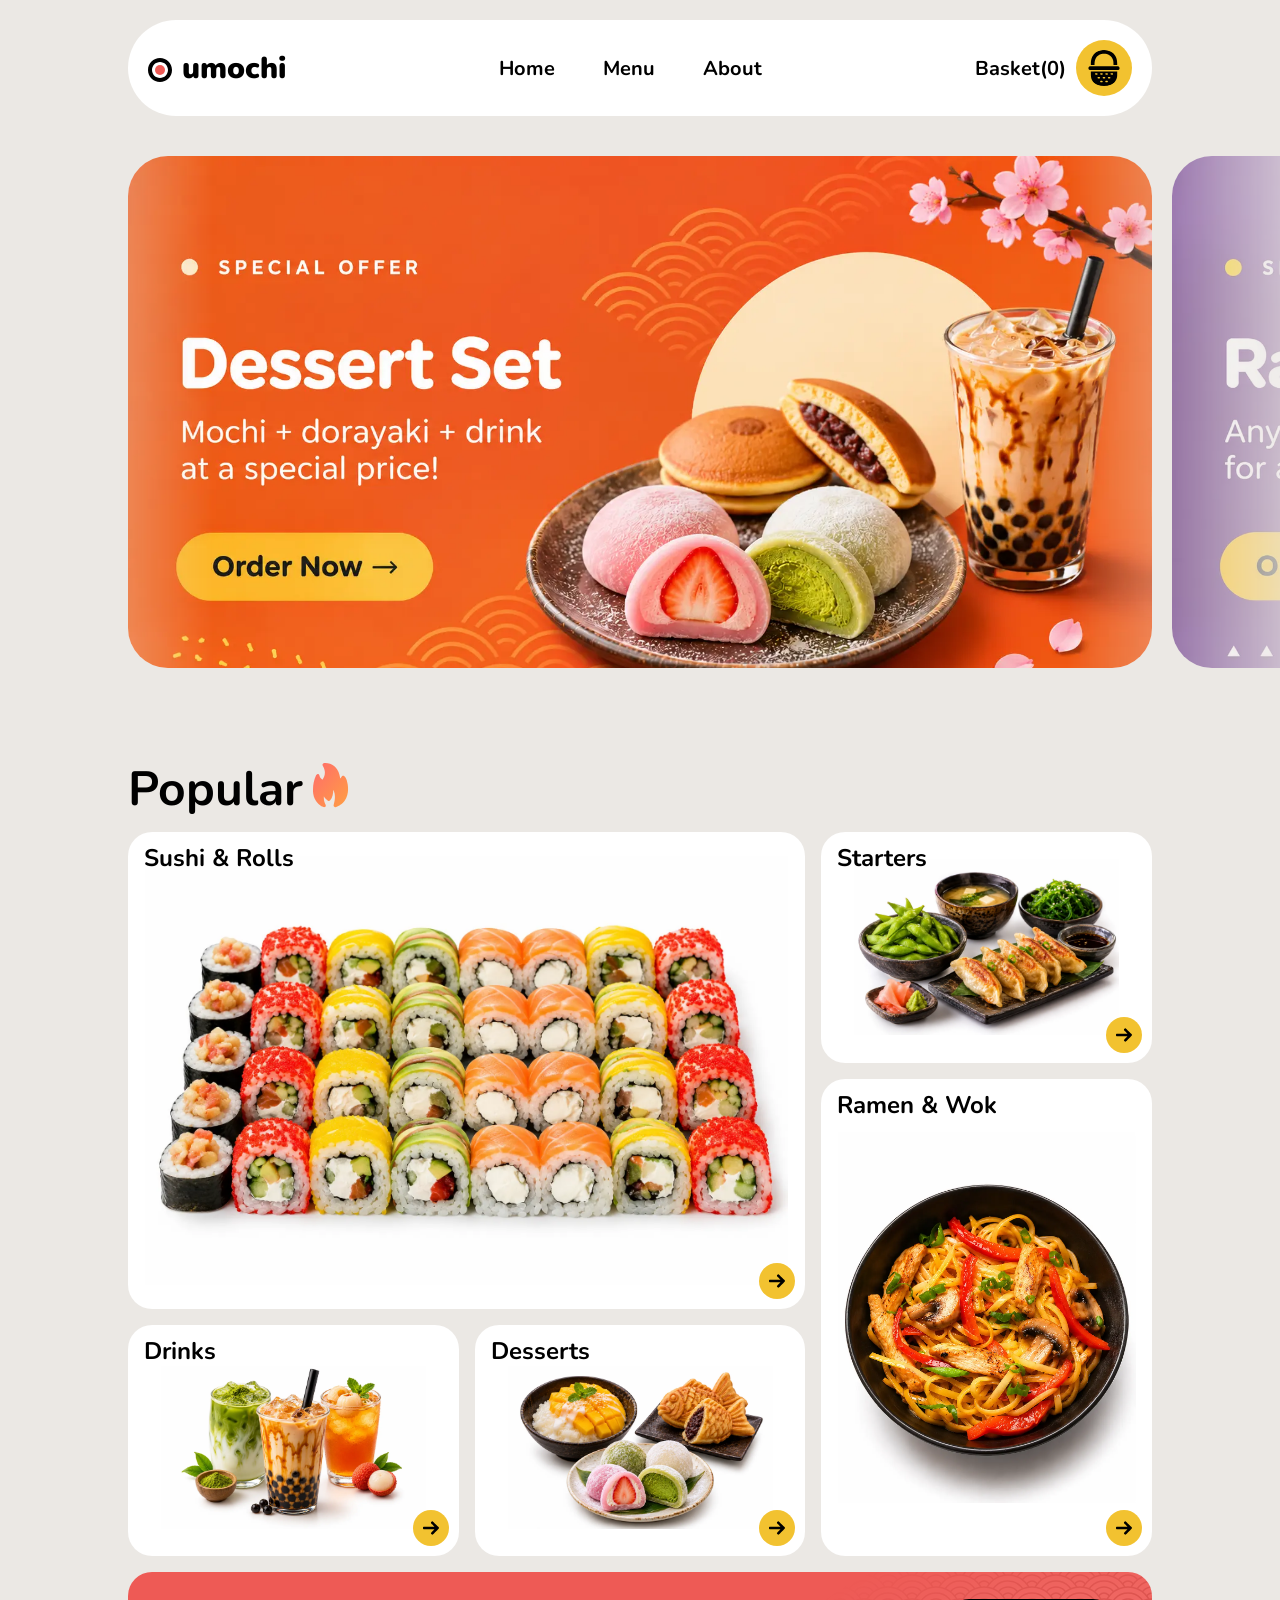
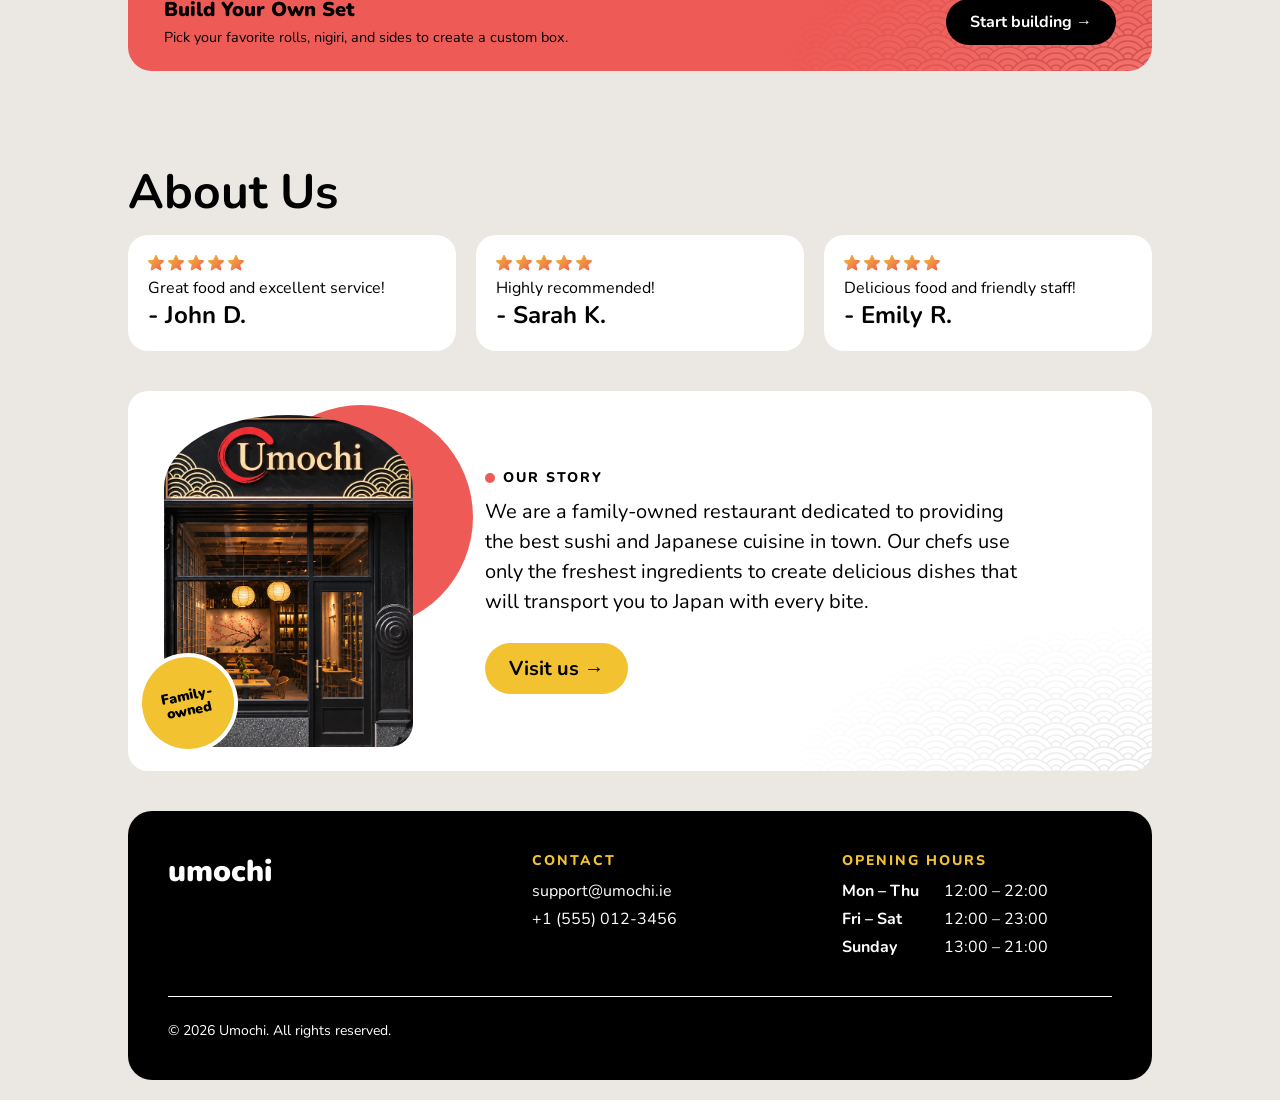
==== commit 1e08d34b: "Updated layout Updated layout, added media queries so layout is responsive across different devices," ====
--- a/index.html
+++ b/index.html
@@ -89,18 +89,18 @@
             </div>
         </div>
 
-        <div class="set-builder-banner">
+        <a class="set-builder-banner" href="#">
             <div class="banner-content">
                 <h3>Build Your Own Set</h3>
                 <p>Pick your favorite rolls, nigiri, and sides to create a custom box.</p>
             </div>
-            <button class="builder-btn">See desserts →</button>
-        </div>
+            <span class="builder-btn">Start building →</span>
+        </a>
     </section>
 
-    <section id="reviews">
+    <section id="about-us">
         <span class="section-title">
-            <h1>Reviews</h1>
+            <h1>About Us</h1>
         </span>
         <div class="reviews-list">
             <div class="review">
@@ -137,12 +137,6 @@
                 <h2 class="review-author">- Emily R.</h2>
             </div>
         </div>
-    </section>
-
-    <section id="about-us">
-        <span class="section-title">
-            <h1>About Us</h1>
-        </span>
         <div id="about-us-card">
             <div id="about-us-image">
                 <picture>
--- a/styles.css
+++ b/styles.css
@@ -18,41 +18,67 @@
     max-width: 100%;
 }
 
-body {
+a {
+    color: inherit;
+    text-decoration: none;
+}
+
+body, #footer-contact, #nav-links, #offers-section, .card, .set-builder-banner, .reviews-list, .review, #about-us-card, #about-us-content {
     display: flex;
     flex-direction: column;
+}
+
+header, #logo, #cart, #offers-scroller, .eyebrow {
+    display: flex;
     align-items: center;
-    gap: 32px;
-    padding: 16px;
+}
+
+header, footer, #popular-products, #about-us {
+    width: var(--content-width);
+}
+
+header, .slide, .card, .review, #about-us-card {
+    background-color: var(--primary-color);
+}
+
+.slide, .card, .set-builder-banner, .review, #about-us-card {
+    border-radius: 1.25rem;
+}
+
+#menu-toggle, .circle-icon, .about-badge, .eyebrow::before, #about-us-image::before {
+    aspect-ratio: 1/1;
+    border-radius: 50%;
+}
+
+.set-builder-banner::after, #about-us-card::after, .review::after, #about-us-image::before {
+    content: "";
+    position: absolute;
+}
+
+body {
+    align-items: center;
+    gap: 2rem;
+    padding: 1rem;
     background-color: var(--primary-bg-color);
     font-family: "Nunito", sans-serif;
     overflow-x: hidden;
 }
 
-header, .slide, .card, .review, #about-us-card {
-    background-color: var(--primary-color);
-}
-
 header {
     position: relative;
     z-index: 10;
-    display: flex;
     justify-content: space-between;
-    align-items: center;
-    width: var(--content-width);
-    padding: 10px 10px 10px 20px;
-    border-radius: 1000px;
-    font-size: 16px;
+    padding: 0.625rem 0.625rem 0.625rem 1.25rem;
+    border-radius: 100vmax;
+    font-size: 1rem;
     font-weight: 700;
 }
 
 #menu-toggle {
     display: grid;
     place-items: center;
-    width: 44px;
-    aspect-ratio: 1/1;
+    width: 2.75rem;
     border: none;
-    border-radius: 50%;
     background-color: var(--primary-bg-color);
     cursor: pointer;
 }
@@ -62,151 +88,132 @@
 }
 
 #menu-dropdown {
-    position: absolute;
-    top: calc(100% + 8px);
-    right: 0;
-    left: 0;
     display: flex;
-    flex-direction: column;
-    gap: 8px;
-    padding: 12px;
-    border-radius: 24px;
-    background-color: var(--primary-color);
-    box-shadow:
-        0 4px 8px rgba(0, 0, 0, 0.08),
-        0 16px 40px rgba(0, 0, 0, 0.22);
-    opacity: 0;
-    visibility: hidden;
-    transform: translateY(-8px);
-    transition: opacity 0.2s ease, transform 0.2s ease, visibility 0.2s;
-}
-
-#menu-dropdown.open {
-    opacity: 1;
-    visibility: visible;
-    transform: translateY(0);
+}
+
+@media (max-width: 63.99em) {
+    #menu-dropdown {
+        position: absolute;
+        top: calc(100% + 0.5rem);
+        right: 0;
+        left: 0;
+        flex-direction: column;
+        gap: 0.5rem;
+        padding: 0.75rem;
+        border-radius: 1.5rem;
+        background-color: var(--primary-color);
+        box-shadow:
+            0 0.25rem 0.5rem rgba(0, 0, 0, 0.08),
+            0 1rem 2.5rem rgba(0, 0, 0, 0.22);
+        opacity: 0;
+        visibility: hidden;
+        transform: translateY(-0.5rem);
+        transition: opacity 0.2s ease, transform 0.2s ease, visibility 0.2s;
+    }
+
+    #menu-dropdown.open {
+        opacity: 1;
+        visibility: visible;
+        transform: translateY(0);
+    }
 }
 
 footer {
     display: grid;
     grid-template-columns: 1fr;
-    gap: 24px;
-    width: var(--content-width);
-    padding: 32px 24px;
-    border-radius: 24px;
+    gap: 1.5rem;
+    padding: 2rem 1.5rem;
+    border-radius: 1.5rem;
     background-color: var(--primary-text-color);
     color: var(--primary-color);
 }
 
+footer h3, .eyebrow {
+    font-size: 0.875rem;
+    font-weight: 800;
+    letter-spacing: 0.14em;
+    text-transform: uppercase;
+}
+
 footer h3 {
-    margin-bottom: 10px;
+    margin-bottom: 0.625rem;
     color: var(--primary-accent-color);
-    font-size: 14px;
-    font-weight: 800;
-    letter-spacing: 2px;
-    text-transform: uppercase;
 }
 
 #footer-contact {
-    display: flex;
-    flex-direction: column;
-    gap: 6px;
+    gap: 0.375rem;
     font-style: normal;
 }
 
 #footer-contact h3 {
-    margin-bottom: 4px;
-}
-
-#footer-contact a {
-    color: var(--primary-color);
-    text-decoration: none;
-}
-
-#footer-contact a:hover {
-    text-decoration: underline 2px var(--secondary-accent-color);
-    text-underline-offset: 4px;
+    margin-bottom: 0.25rem;
+}
+
+#footer-contact a:hover, #nav-links a:hover {
+    text-decoration: underline 0.125rem var(--secondary-accent-color);
+    text-underline-offset: 0.25rem;
+}
+
+#nav-links a:hover {
+    text-decoration-thickness: 0.25rem;
 }
 
 #footer-hours p {
     display: flex;
-    gap: 12px;
-    margin-bottom: 6px;
+    gap: 0.75rem;
+    margin-bottom: 0.375rem;
 }
 
 #footer-hours span {
-    width: 90px;
+    width: 5.625rem;
     font-weight: 700;
 }
 
 #footer-copyright {
     grid-column: 1 / -1;
-    padding-top: 20px;
+    padding-top: 1.25rem;
     border-top: 1px solid var(--primary-color);
-    color: var(--primary-color);
-    font-size: 14px;
+    font-size: 0.875rem;
 }
 
 #nav-links {
-    display: flex;
-    flex-direction: column;
     list-style: none;
 }
 
 #nav-links a {
     display: block;
-    padding: 12px 16px;
-    border-radius: 16px;
-    color: var(--primary-text-color);
-    font-size: 20px;
-    text-decoration: none;
-}
-
-#nav-links a:hover {
-    text-decoration: underline 4px var(--secondary-accent-color);
-    text-underline-offset: 4px;
+    padding: 0.75rem 1rem;
+    border-radius: 1rem;
+    font-size: 1.25rem;
 }
 
 #logo, #footer-logo {
-    font-size: 24px;
+    font-size: 1.5rem;
     font-weight: 900;
 }
 
 #logo {
-    display: flex;
-    align-items: center;
-    gap: 8px;
+    gap: 0.5rem;
 }
 
 #logo img {
-    transform: translateY(2px);
-}
-
-#footer-logo {
-    color: var(--primary-color);
+    transform: translateY(0.125rem);
 }
 
 #cart {
-    display: flex;
     justify-content: space-between;
-    align-items: center;
-    padding: 8px 8px 8px 16px;
-    border-radius: 1000px;
+    padding: 0.5rem 0.5rem 0.5rem 1rem;
+    border-radius: 100vmax;
     background-color: var(--primary-bg-color);
-    color: var(--primary-text-color);
-    font-size: 18px;
-    text-decoration: none;
+    font-size: 1.125rem;
 }
 
 #cart img {
-    width: 32px;
-    padding: 8px;
+    width: 2rem;
+    padding: 0.5rem;
     background-color: var(--primary-accent-color);
-    border-radius: 1000px;
-}
-
-
-
+    border-radius: 100vmax;
+}
 
 #offers-wrapper {
     width: 100%;
@@ -219,42 +226,18 @@
 
 #offers-section {
     width: 100vw;
-    display: flex;
-    flex-direction: column;
     align-items: center;
-    gap: 16px;
+    gap: 1rem;
 }
 
 #offers-scroller {
-    display: flex;
     width: max-content;
-    align-items: center;
-    transition: transform 0.4s ease-in-out;
     cursor: grab;
-    gap: 16px;
+    gap: 1rem;
 }
 
 #offers-scroller:active {
     cursor: grabbing;
-}
-
-#scroll-points {
-    display: flex;
-    gap: 10px;
-}
-
-.scroll-point {
-    width: 12px;
-    aspect-ratio: 1/1;
-    background-color: var(--primary-color);
-    border-radius: 1000px;
-}
-
-.scroll-point-fill {
-    background-color: var(--secondary-accent-color);
-    width: 100%;
-    aspect-ratio: 1/1;
-    border-radius: 1000px;
 }
 
 #offers-wrapper::-webkit-scrollbar {
@@ -264,7 +247,6 @@
 .slide {
     width: 92vw;
     aspect-ratio: 2/3;
-    border-radius: 20px;
     scroll-snap-align: center;
 }
 
@@ -295,63 +277,53 @@
     background-size: 100%;
 }
 
-
-
-
-#popular-products, #reviews, #about-us {
-    margin-top: 16px;
-    width: var(--content-width);
+#popular-products, #about-us {
+    margin-top: 1rem;
 }
 
 .section-title {
     display: none;
     align-items: center;
-    gap: 8px;
-    margin-bottom: 12px;
+    gap: 0.5rem;
+    margin-bottom: 0.75rem;
 }
 
 .section-title h1 {
-    font-size: 32px;
+    font-size: 2rem;
 }
 
 .section-title img {
-    width: 28px;
-    transform: translateY(-2px);
+    width: 1.75rem;
+    transform: translateY(-0.125rem);
 }
 
 .bento-grid {
     display: grid;
     grid-template-columns: repeat(2, 1fr);
-    grid-auto-rows: 150px;
-    gap: 12px;
+    grid-auto-rows: clamp(9.375rem, 40vw, 18.75rem);
+    gap: 0.75rem;
 }
 
 .card {
-    display: flex;
-    flex-direction: column;
     justify-content: space-between;
-    padding: 10px;
-    border-radius: 20px;
+    padding: 0.625rem;
     background-repeat: no-repeat;
 }
 
 .card h2 {
-    margin-left: 6px;
-    font-size: 18px;
+    margin-left: 0.375rem;
+}
+
+.card h2, .review-author {
+    font-size: 1.125rem;
 }
 
 .circle-icon {
     display: flex;
     justify-content: center;
     align-self: flex-end;
-    height: 32px;
-    aspect-ratio: 1/1;
-    border-radius: 50%;
+    height: 2rem;
     background-color: var(--primary-accent-color);
-}
-
-.card-large {
-    background-position: center;
 }
 
 .card-top-right, .card-bottom-left, .card-bottom-mid, .card-tall-right {
@@ -365,6 +337,7 @@
         url('Images/Sushi&Rolls.webp') type('image/webp'),
         url('Images/Sushi&Rolls.png') type('image/png')
     );
+    background-position: center;
     background-size: 90%;
     grid-column: 1 / -1;
     grid-row: span 2;
@@ -405,135 +378,129 @@
 }
 
 .set-builder-banner {
-    display: flex;
-    flex-direction: column;
+    position: relative;
     align-items: flex-start;
-    gap: 12px;
-    margin-top: 12px;
-    padding: 20px 24px;
+    gap: 1rem;
+    margin-top: 0.75rem;
+    padding: 1.25rem 1.5rem;
+    overflow: hidden;
     background-color: var(--secondary-accent-color);
-    border-radius: 20px;
     transition: transform 0.2s ease;
 }
 
-.set-builder-banner:hover {
-    transform: translateY(-2px);
+.set-builder-banner::after, #about-us-card::after {
+    right: 0;
+    bottom: 0;
+    width: 24rem;
+    height: 9.75rem;
+    background: url('Images/seigaiha.svg') no-repeat right bottom;
+    opacity: 0.15;
+    mask-image: radial-gradient(ellipse at bottom right, black 0%, transparent 70%);
+    pointer-events: none;
+}
+
+#about-us-card::after {
+    opacity: 0.1;
+}
+
+.set-builder-banner:hover, .about-link:hover {
+    transform: translateY(-0.125rem);
+}
+
+.set-builder-banner:focus-visible {
+    outline: 0.1875rem solid var(--primary-text-color);
+    outline-offset: 0.1875rem;
+}
+
+.banner-content, .builder-btn {
+    position: relative;
+    z-index: 1;
 }
 
 .banner-content h3 {
-    margin-bottom: 4px;
+    margin-bottom: 0.25rem;
     font-size: 1.25rem;
+    font-weight: 900;
 }
 
 .banner-content p {
+    max-width: 60ch;
     font-size: 0.9rem;
 }
 
 .builder-btn {
-    background: none;
-    border: none;
-    color: var(--primary-text-color);
-    font-family: inherit;
+    padding: 0.75rem 1.5rem;
+    border-radius: 100vmax;
+    background-color: var(--primary-text-color);
+    color: var(--primary-color);
     font-size: 1rem;
-    font-weight: 900;
-    text-decoration: underline 2px var(--primary-text-color);
-    cursor: pointer;
-}
-
-.builder-btn:hover {
-    text-decoration: none;
+    font-weight: 700;
+    white-space: nowrap;
+    transition: transform 0.2s ease;
+}
+
+.set-builder-banner:hover .builder-btn {
+    transform: translateX(0.25rem);
 }
 
 .reviews-list {
-    display: flex;
-    flex-direction: column;
-    gap: 12px;
-}
-
-.review, #about-us-card {
-    border-radius: 20px;
+    gap: 0.75rem;
 }
 
 .review {
     position: relative;
-    display: flex;
-    flex-direction: column;
-    gap: 8px;
+    gap: 0.5rem;
     width: 85%;
-    padding: 16px 20px;
+    padding: 1rem 1.25rem;
 }
 
 .review:nth-child(odd) {
     align-self: flex-start;
-    border-bottom-left-radius: 4px;
+    border-bottom-left-radius: 0.25rem;
 }
 
 .review:nth-child(even) {
     align-self: flex-end;
-    border-bottom-right-radius: 4px;
+    border-bottom-right-radius: 0.25rem;
 }
 
 .review::after {
-    content: "";
-    position: absolute;
     bottom: 0;
-    width: 14px;
-    height: 14px;
+    width: 0.875rem;
+    height: 0.875rem;
     background-color: var(--primary-color);
 }
 
 .review:nth-child(odd)::after {
-    left: -8px;
+    left: -0.5rem;
     clip-path: polygon(100% 0, 100% 100%, 0 100%);
 }
 
 .review:nth-child(even)::after {
-    right: -8px;
+    right: -0.5rem;
     clip-path: polygon(0 0, 100% 100%, 0 100%);
-}
-
-.review-author {
-    font-size: 18px;
 }
 
 #about-us-card {
     position: relative;
-    display: flex;
-    flex-direction: column;
     align-items: center;
-    gap: 32px;
-    padding: 32px 24px 24px;
+    gap: 2rem;
+    margin-top: 1.5rem;
+    padding: 2rem 1.5rem 1.5rem;
     overflow: hidden;
-}
-
-#about-us-card::after {
-    content: "";
-    position: absolute;
-    right: 0;
-    bottom: 0;
-    width: 384px;
-    height: 156px;
-    background: url('Images/seigaiha.svg') no-repeat right bottom;
-    opacity: 0.1;
-    mask-image: radial-gradient(ellipse at bottom right, black 0%, transparent 70%);
-    pointer-events: none;
 }
 
 #about-us-image {
     position: relative;
     flex-shrink: 0;
-    height: 280px;
+    height: 17.5rem;
     aspect-ratio: 3/4;
 }
 
 #about-us-image::before {
-    content: "";
-    position: absolute;
     top: -3%;
     right: -24%;
     width: 90%;
-    aspect-ratio: 1/1;
-    border-radius: 50%;
     background-color: var(--secondary-accent-color);
 }
 
@@ -544,21 +511,19 @@
     height: 100%;
     object-fit: cover;
     object-position: top;
-    border-radius: 50% 50% 24px 24px / 22% 22% 24px 24px;
+    border-radius: 50% 50% 1.5rem 1.5rem / 22% 22% 1.5rem 1.5rem;
 }
 
 .about-badge {
     position: absolute;
-    bottom: -6px;
-    left: -20px;
+    bottom: -0.375rem;
+    left: -1.25rem;
     display: grid;
     place-items: center;
-    width: 80px;
-    aspect-ratio: 1/1;
-    border: 4px solid var(--primary-color);
-    border-radius: 50%;
+    width: 5rem;
+    border: 0.25rem solid var(--primary-color);
     background-color: var(--primary-accent-color);
-    font-size: 12px;
+    font-size: 0.75rem;
     font-weight: 900;
     line-height: 1.1;
     text-align: center;
@@ -568,64 +533,62 @@
 #about-us-content {
     position: relative;
     z-index: 1;
-    display: flex;
-    flex-direction: column;
     justify-content: center;
     width: 100%;
-    gap: 10px;
+    gap: 0.625rem;
 }
 
 .eyebrow {
-    display: flex;
-    align-items: center;
-    gap: 8px;
-    font-size: 14px;
-    font-weight: 800;
-    letter-spacing: 2px;
-    text-transform: uppercase;
+    gap: 0.5rem;
 }
 
 .eyebrow::before {
     content: "";
-    width: 10px;
-    aspect-ratio: 1/1;
-    border-radius: 50%;
+    width: 0.625rem;
     background-color: var(--secondary-accent-color);
 }
 
 #about-us-content p {
     max-width: 46ch;
-    font-size: 17px;
+    font-size: 1.0625rem;
     line-height: 1.5;
 }
 
 .about-link {
     align-self: flex-start;
-    margin-top: 12px;
-    padding: 12px 24px;
-    border-radius: 1000px;
+    margin-top: 0.75rem;
+    padding: 0.75rem 1.5rem;
+    border-radius: 100vmax;
     background-color: var(--primary-accent-color);
-    color: var(--primary-text-color);
-    font-size: 18px;
+    font-size: 1.125rem;
     font-weight: 700;
-    text-decoration: none;
     transition: transform 0.2s ease;
 }
 
-.about-link:hover {
-    transform: translateY(-2px);
-}
-
-
-
-
-@media (min-width: 768px) {
+@media (min-width: 48em) {
     .section-title {
         display: flex;
     }
 
     .slide {
         aspect-ratio: 2/1;
+    }
+
+    #about-us-card {
+        flex-direction: row;
+        gap: 4rem;
+        padding: 1.5rem 2rem 1.5rem 1.5rem;
+    }
+
+    #about-us-image {
+        height: 20.75rem;
+        margin-left: 0.75rem;
+    }
+
+    .about-badge {
+        left: -1.625rem;
+        width: 6.25rem;
+        font-size: 0.875rem;
     }
 
     .offer-1 {
@@ -652,3 +615,210 @@
         );
     }
 }
+
+@media (min-width: 64em) {
+    :root {
+        --content-width: min(64rem, 100%);
+    }
+
+    body {
+        gap: 2.5rem;
+        padding: 1.25rem;
+    }
+
+    header {
+        padding: 1.25rem;
+    }
+
+    header, #about-us-content p, .about-link {
+        font-size: 1.25rem;
+    }
+
+    #menu-toggle {
+        display: none;
+    }
+
+    #menu-dropdown, nav {
+        flex: 1;
+    }
+
+    #menu-dropdown {
+        justify-content: space-between;
+        align-items: center;
+    }
+
+    #nav-links {
+        flex-direction: row;
+        justify-content: center;
+        gap: 3rem;
+    }
+
+    #nav-links a {
+        display: inline;
+        padding: 0;
+        border-radius: 0;
+        font-size: inherit;
+    }
+
+    #logo, #footer-logo {
+        font-size: 1.875rem;
+    }
+
+    #logo {
+        gap: 0.625rem;
+    }
+
+    #cart {
+        justify-content: flex-start;
+        gap: 0.625rem;
+        padding: 0;
+        background: none;
+        font-size: inherit;
+    }
+
+    #cart img {
+        width: 3.5rem;
+        padding: 0.625rem;
+    }
+
+    #offers-wrapper {
+        overflow: hidden;
+        scroll-snap-type: none;
+        mask-image: linear-gradient(to right, transparent, black 20%, black 80%, transparent);
+    }
+
+    #offers-section, #offers-scroller {
+        gap: 1.25rem;
+    }
+
+    #offers-section {
+        width: 89rem;
+    }
+
+    .slide {
+        width: min(64rem, 100vw - 2.5rem);
+        border-radius: 2.5rem;
+    }
+
+    #popular-products, #about-us {
+        margin-top: 3rem;
+    }
+
+    .section-title {
+        gap: 0.625rem;
+        margin-bottom: 0.625rem;
+    }
+
+    .section-title h1 {
+        font-size: 3rem;
+    }
+
+    .section-title img {
+        width: 2.25rem;
+        transform: translateY(-0.1875rem);
+    }
+
+    .bento-grid {
+        grid-template-columns: repeat(3, 1fr);
+        grid-template-rows: repeat(3, 1fr);
+        gap: 1rem;
+        height: 45.25rem;
+    }
+
+    .card, .set-builder-banner {
+        border-radius: 1.5rem;
+    }
+
+    .card h2, .review-author {
+        font-size: 1.5rem;
+    }
+
+    .circle-icon {
+        height: 2.25rem;
+    }
+
+    .card-top-right, .card-tall-right {
+        background-position: center;
+    }
+
+    .card-bottom-left, .card-bottom-mid {
+        background-position: 50% 60%;
+    }
+
+    .card-top-right, .card-bottom-left, .card-bottom-mid {
+        background-size: 80%;
+    }
+
+    .card-large {
+        background-size: 95%;
+        grid-area: 1 / 1 / 3 / 3;
+    }
+
+    .card-top-right {
+        grid-area: 1 / 3 / 2 / 4;
+    }
+
+    .card-bottom-left {
+        grid-area: 3 / 1 / 4 / 2;
+    }
+
+    .card-bottom-mid {
+        grid-area: 3 / 2 / 4 / 3;
+    }
+
+    .card-tall-right {
+        background-size: 90%;
+        grid-area: 2 / 3 / 4 / 4;
+    }
+
+    .set-builder-banner {
+        flex-direction: row;
+        justify-content: space-between;
+        align-items: center;
+        margin-top: 1rem;
+        padding: 1.5rem 2.25rem;
+    }
+
+    .reviews-list {
+        flex-direction: row;
+        justify-content: space-between;
+        gap: 1.25rem;
+    }
+
+    .review {
+        justify-content: space-between;
+        gap: 0;
+        width: 100%;
+        padding: 1.25rem;
+        aspect-ratio: 3/1;
+    }
+
+    .review:nth-child(odd), .review:nth-child(even) {
+        border-radius: 1.25rem;
+    }
+
+    .review::after {
+        display: none;
+    }
+
+    #about-us-card {
+        gap: 4.5rem;
+        margin-top: 2.5rem;
+        padding: 1.5rem 2.5rem 1.5rem 1.5rem;
+    }
+
+    .about-link {
+        margin-top: 1rem;
+    }
+
+    footer {
+        grid-template-columns: 1.2fr 1fr 1fr;
+        align-items: start;
+        gap: 2rem 2.5rem;
+        padding: 2.5rem;
+    }
+
+    #footer-copyright {
+        padding-top: 1.5rem;
+    }
+}
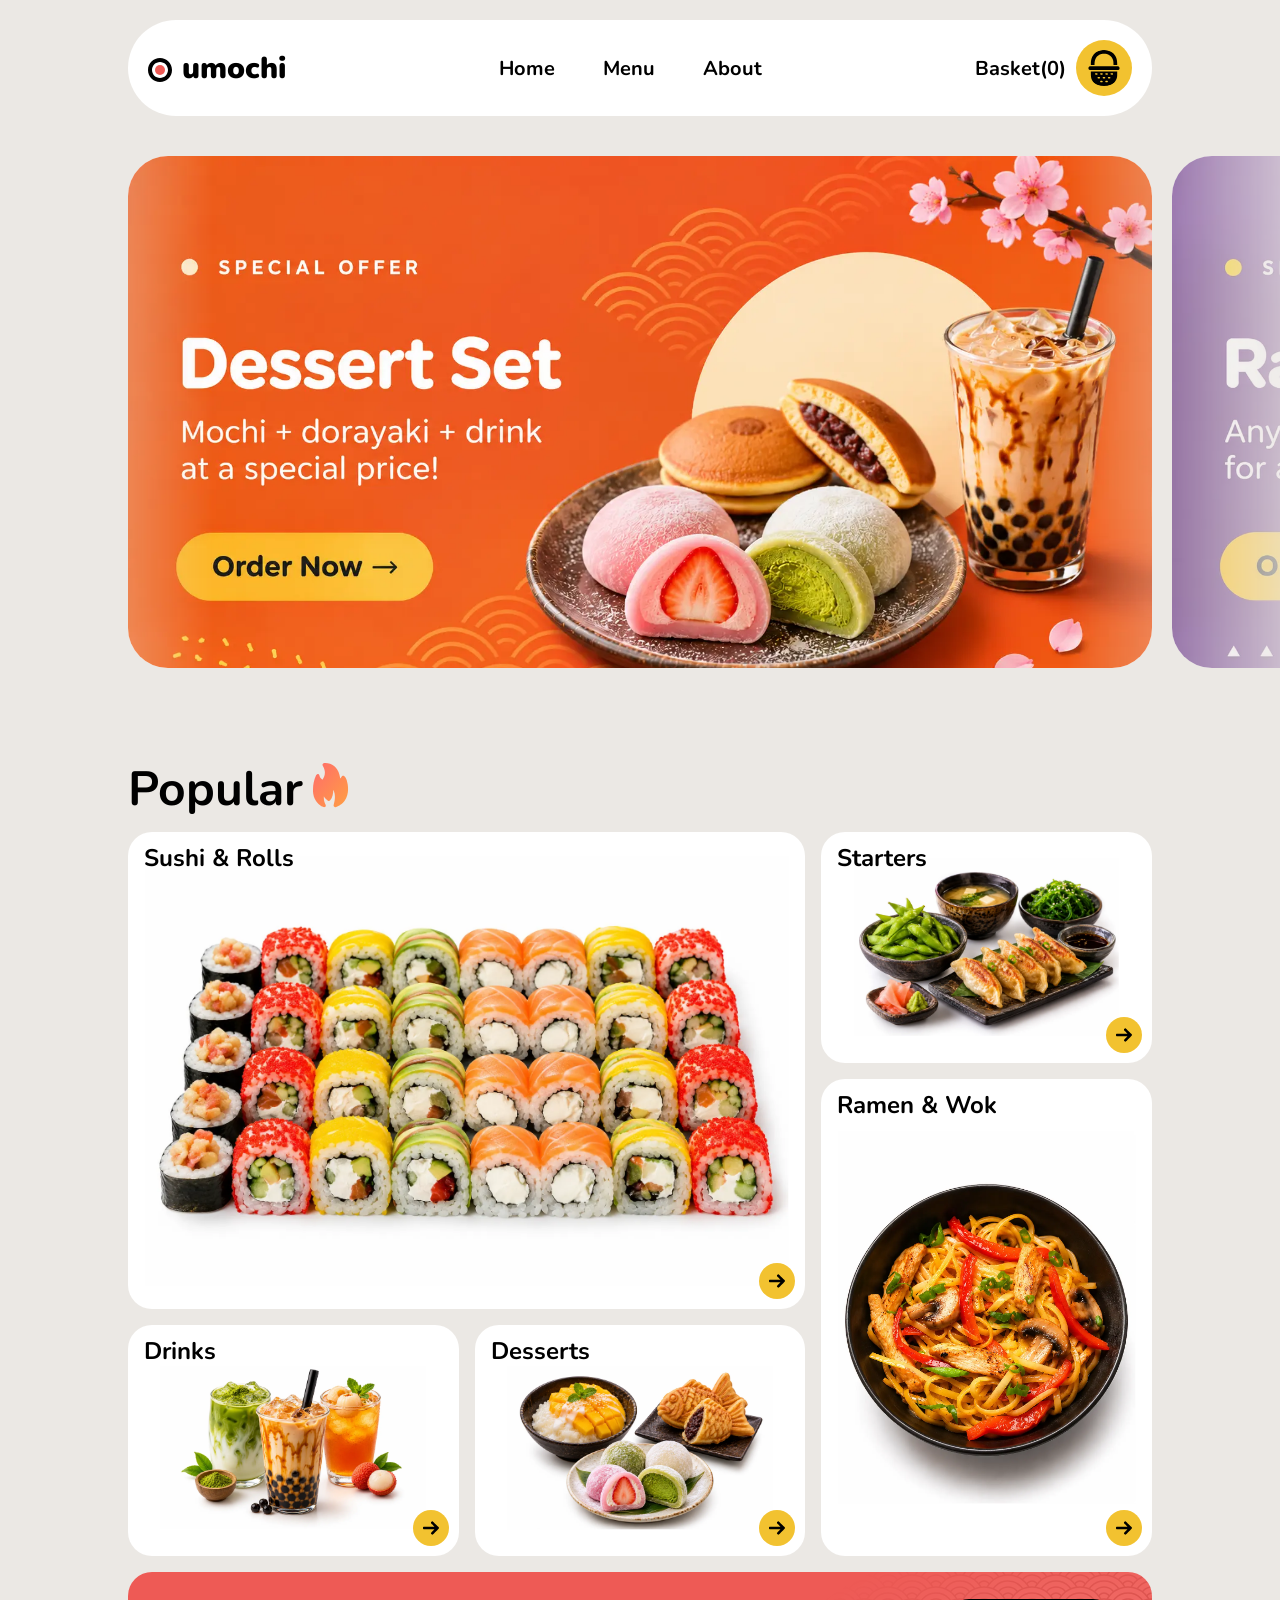
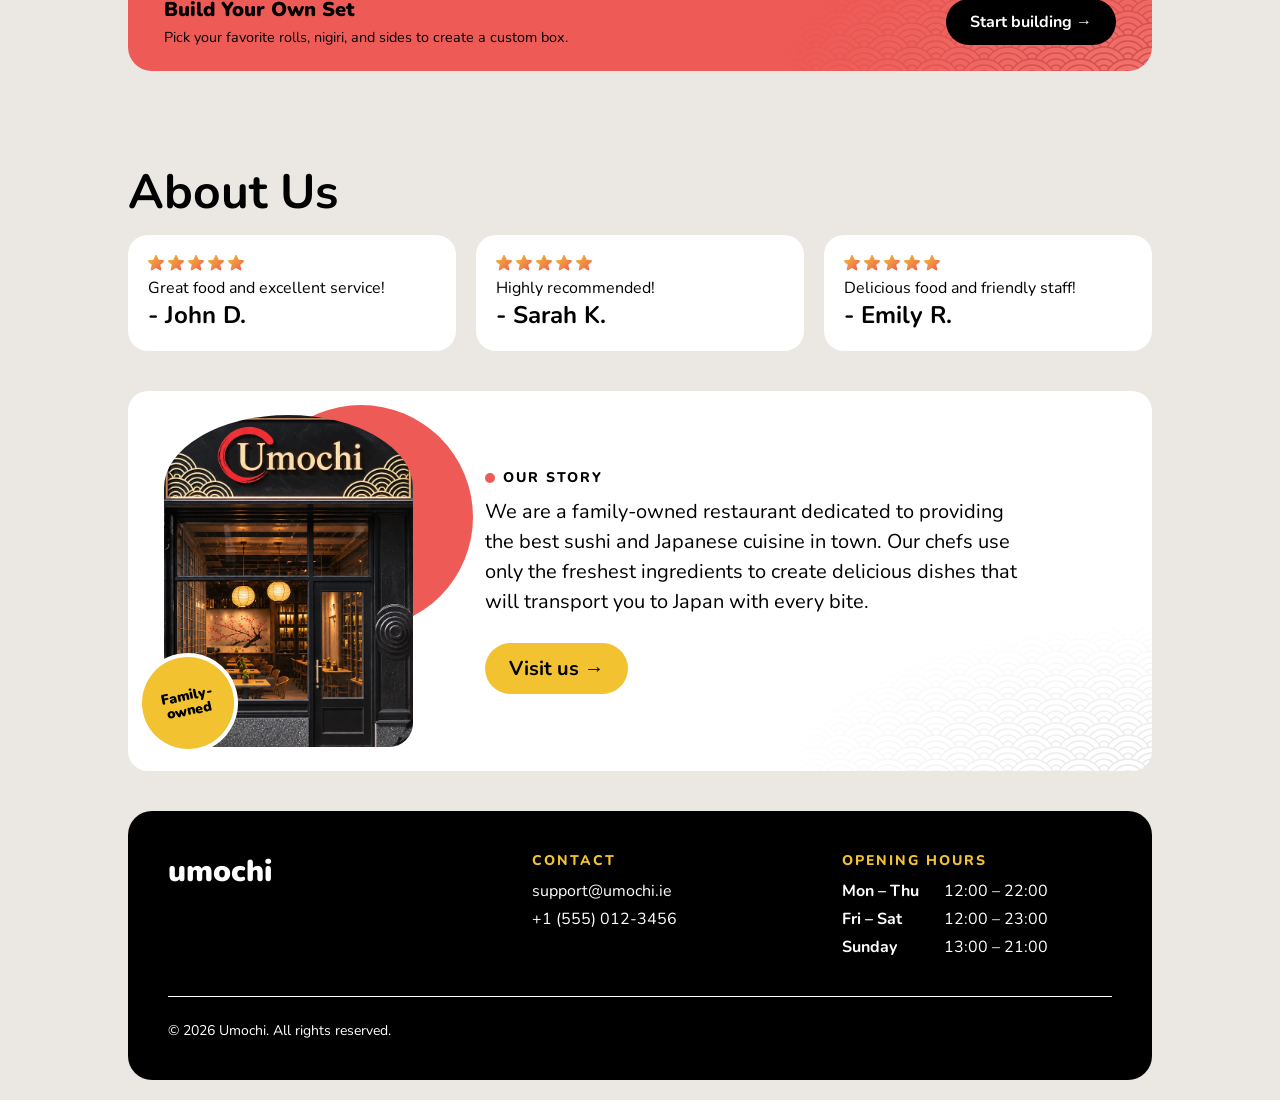
==== commit b055dd31: "Fixed validation errors Fixed validation errors" ====
--- a/index.html
+++ b/index.html
@@ -36,11 +36,33 @@
     </header>
 
     <section id="offers-section">
+        <h2 class="visually-hidden">Special offers</h2>
         <div id="offers-wrapper">
             <div id="offers-scroller">
-                <div class="slide offer-1"></div>
-                <div class="slide offer-2"></div>
-                <div class="slide offer-3"></div>
+                <div class="slide">
+                    <picture>
+                        <source media="(min-width: 48em)" srcset="Images/SpecialOffer3.webp" type="image/webp">
+                        <source media="(min-width: 48em)" srcset="Images/SpecialOffer3.png" type="image/png">
+                        <source srcset="Images/SpecialOffer3-Mobile.webp" type="image/webp">
+                        <img src="Images/SpecialOffer3-Mobile.png" alt="Special offer: Dessert Set. Mochi, dorayaki and a drink at a special price.">
+                    </picture>
+                </div>
+                <div class="slide">
+                    <picture>
+                        <source media="(min-width: 48em)" srcset="Images/SpecialOffer2.webp" type="image/webp">
+                        <source media="(min-width: 48em)" srcset="Images/SpecialOffer2.png" type="image/png">
+                        <source srcset="Images/SpecialOffer2-Mobile.webp" type="image/webp">
+                        <img src="Images/SpecialOffer2-Mobile.png" alt="Special offer: Ramen Combo. Any ramen and a drink for a special price.">
+                    </picture>
+                </div>
+                <div class="slide">
+                    <picture>
+                        <source media="(min-width: 48em)" srcset="Images/SpecialOffer1.webp" type="image/webp">
+                        <source media="(min-width: 48em)" srcset="Images/SpecialOffer1.png" type="image/png">
+                        <source srcset="Images/SpecialOffer1-Mobile.webp" type="image/webp">
+                        <img src="Images/SpecialOffer1-Mobile.png" alt="Special offer: Sushi Combo. 12 pieces of our best rolls at a special price.">
+                    </picture>
+                </div>
             </div>
 
             <div id="scroll-points"></div>
@@ -48,12 +70,16 @@
     </section>
 
     <section id="popular-products">
-        <span class="section-title">
+        <div class="section-title">
             <h1>Popular</h1>
             <img src="Icons/hot.svg" alt="umochi logo" width="36">
-        </span>
+        </div>
         <div class="bento-grid">
             <div class="card card-large">
+                <picture>
+                    <source srcset="Images/Sushi&Rolls.webp" type="image/webp">
+                    <img class="card-img" src="Images/Sushi&Rolls.png" alt="">
+                </picture>
                 <h2>Sushi & Rolls</h2>
                 <div class="circle-icon">
                     <img src="Icons/arrow.svg" alt="arrow right" width="16">
@@ -61,6 +87,10 @@
             </div>
 
             <div class="card card-top-right">
+                <picture>
+                    <source srcset="Images/Starters.webp" type="image/webp">
+                    <img class="card-img" src="Images/Starters.png" alt="">
+                </picture>
                 <h2>Starters</h2>
                 <div class="circle-icon">
                     <img src="Icons/arrow.svg" alt="arrow right" width="16">
@@ -68,6 +98,10 @@
             </div>
 
             <div class="card card-bottom-left">
+                <picture>
+                    <source srcset="Images/Drinks.webp" type="image/webp">
+                    <img class="card-img" src="Images/Drinks.png" alt="">
+                </picture>
                 <h2>Drinks</h2>
                 <div class="circle-icon">
                     <img src="Icons/arrow.svg" alt="arrow right" width="16">
@@ -75,6 +109,10 @@
             </div>
 
             <div class="card card-bottom-mid">
+                <picture>
+                    <source srcset="Images/Desserts.webp" type="image/webp">
+                    <img class="card-img" src="Images/Desserts.png" alt="">
+                </picture>
                 <h2>Desserts</h2>
                 <div class="circle-icon">
                     <img src="Icons/arrow.svg" alt="arrow right" width="16">
@@ -82,6 +120,10 @@
             </div>
 
             <div class="card card-tall-right">
+                <picture>
+                    <source srcset="Images/Ramen&Wok.webp" type="image/webp">
+                    <img class="card-img" src="Images/Ramen&Wok.png" alt="">
+                </picture>
                 <h2>Ramen & Wok</h2>
                 <div class="circle-icon">
                     <img src="Icons/arrow.svg" alt="arrow right" width="16">
@@ -99,9 +141,9 @@
     </section>
 
     <section id="about-us">
-        <span class="section-title">
+        <div class="section-title">
             <h1>About Us</h1>
-        </span>
+        </div>
         <div class="reviews-list">
             <div class="review">
                 <div class="rating">
@@ -156,11 +198,13 @@
     <footer>
         <span id="footer-logo">umochi</span>
 
-        <address id="footer-contact">
+        <div id="footer-contact">
             <h3>Contact</h3>
-            <a href="mailto:support@umochi.ie">support@umochi.ie</a>
-            <a href="tel:+15550123456">+1 (555) 012-3456</a>
-        </address>
+            <address>
+                <a href="mailto:support@umochi.ie">support@umochi.ie</a>
+                <a href="tel:+15550123456">+1 (555) 012-3456</a>
+            </address>
+        </div>
 
         <div id="footer-hours">
             <h3>Opening hours</h3>
@@ -172,7 +216,12 @@
         <p id="footer-copyright">&copy; 2026 Umochi. All rights reserved.</p>
     </footer>
 
+    <button id="to-top" aria-label="Back to top">
+        <img src="Icons/arrow-up.svg" alt="" width="24">
+    </button>
+
     <script src="slider.js"></script>
     <script src="menu.js"></script>
+    <script src="to-top.js"></script>
 </body>
 </html>
--- a/styles.css
+++ b/styles.css
@@ -23,7 +23,16 @@
     text-decoration: none;
 }
 
-body, #footer-contact, #nav-links, #offers-section, .card, .set-builder-banner, .reviews-list, .review, #about-us-card, #about-us-content {
+.visually-hidden {
+    position: absolute;
+    width: 1px;
+    height: 1px;
+    overflow: hidden;
+    clip-path: inset(50%);
+    white-space: nowrap;
+}
+
+body, #footer-contact, #footer-contact address, #nav-links, #offers-section, .card, .set-builder-banner, .reviews-list, .review, #about-us-card, #about-us-content {
     display: flex;
     flex-direction: column;
 }
@@ -45,7 +54,7 @@
     border-radius: 1.25rem;
 }
 
-#menu-toggle, .circle-icon, .about-badge, .eyebrow::before, #about-us-image::before {
+#menu-toggle, #to-top, .circle-icon, .about-badge, .eyebrow::before, #about-us-image::before {
     aspect-ratio: 1/1;
     border-radius: 50%;
 }
@@ -140,7 +149,7 @@
     color: var(--primary-accent-color);
 }
 
-#footer-contact {
+#footer-contact, #footer-contact address {
     gap: 0.375rem;
     font-style: normal;
 }
@@ -245,36 +254,19 @@
 }
 
 .slide {
+    position: relative;
     width: 92vw;
     aspect-ratio: 2/3;
+    overflow: hidden;
     scroll-snap-align: center;
 }
 
-.offer-1 {
-    background-image: url('Images/SpecialOffer3-Mobile.png');
-    background-image: image-set(
-        url('Images/SpecialOffer3-Mobile.webp') type('image/webp'),
-        url('Images/SpecialOffer3-Mobile.png') type('image/png')
-    );
-    background-size: 100%;
-}
-
-.offer-2 {
-    background-image: url('Images/SpecialOffer2-Mobile.png');
-    background-image: image-set(
-        url('Images/SpecialOffer2-Mobile.webp') type('image/webp'),
-        url('Images/SpecialOffer2-Mobile.png') type('image/png')
-    );
-    background-size: 100%;
-}
-
-.offer-3 {
-    background-image: url('Images/SpecialOffer1-Mobile.png');
-    background-image: image-set(
-        url('Images/SpecialOffer1-Mobile.webp') type('image/webp'),
-        url('Images/SpecialOffer1-Mobile.png') type('image/png')
-    );
-    background-size: 100%;
+.slide img {
+    display: block;
+    width: 100%;
+    height: 100%;
+    object-fit: cover;
+    object-position: top;
 }
 
 #popular-products, #about-us {
@@ -305,9 +297,30 @@
 }
 
 .card {
+    position: relative;
     justify-content: space-between;
     padding: 0.625rem;
-    background-repeat: no-repeat;
+    overflow: hidden;
+}
+
+.card picture, .slide picture {
+    position: absolute;
+    inset: 0;
+    pointer-events: none;
+}
+
+.card-img {
+    position: absolute;
+    top: var(--img-y, 50%);
+    left: 50%;
+    width: var(--img-w, auto);
+    height: var(--img-h, auto);
+    max-width: none;
+    transform: translate(-50%, calc(var(--img-y, 50%) * -1));
+}
+
+.card h2, .circle-icon {
+    position: relative;
 }
 
 .card h2 {
@@ -326,55 +339,20 @@
     background-color: var(--primary-accent-color);
 }
 
-.card-top-right, .card-bottom-left, .card-bottom-mid, .card-tall-right {
-    background-position: 50% 55%;
-    background-size: auto 55%;
+.card-top-right, .card-bottom-left, .card-bottom-mid {
+    --img-y: 55%;
+    --img-h: 55%;
 }
 
 .card-large {
-    background-image: url('Images/Sushi&Rolls.png');
-    background-image: image-set(
-        url('Images/Sushi&Rolls.webp') type('image/webp'),
-        url('Images/Sushi&Rolls.png') type('image/png')
-    );
-    background-position: center;
-    background-size: 90%;
+    --img-w: 90%;
     grid-column: 1 / -1;
     grid-row: span 2;
 }
 
-.card-top-right {
-    background-image: url('Images/Starters.png');
-    background-image: image-set(
-        url('Images/Starters.webp') type('image/webp'),
-        url('Images/Starters.png') type('image/png')
-    );
-}
-
-.card-bottom-left {
-    background-image: url('Images/Drinks.png');
-    background-image: image-set(
-        url('Images/Drinks.webp') type('image/webp'),
-        url('Images/Drinks.png') type('image/png')
-    );
-}
-
-.card-bottom-mid {
-    background-image: url('Images/Desserts.png');
-    background-image: image-set(
-        url('Images/Desserts.webp') type('image/webp'),
-        url('Images/Desserts.png') type('image/png')
-    );
-}
-
 .card-tall-right {
-    background-position: 50% 80%;
-    background-size: auto 75%;
-    background-image: url('Images/Ramen&Wok.png');
-    background-image: image-set(
-        url('Images/Ramen&Wok.webp') type('image/webp'),
-        url('Images/Ramen&Wok.png') type('image/png')
-    );
+    --img-y: 80%;
+    --img-h: 75%;
 }
 
 .set-builder-banner {
@@ -565,6 +543,39 @@
     transition: transform 0.2s ease;
 }
 
+#to-top {
+    position: fixed;
+    right: 1rem;
+    bottom: 1rem;
+    z-index: 20;
+    display: grid;
+    place-items: center;
+    width: 3rem;
+    border: none;
+    background-color: var(--primary-accent-color);
+    box-shadow: 0 0.25rem 0.75rem rgba(0, 0, 0, 0.2);
+    cursor: pointer;
+    opacity: 0;
+    visibility: hidden;
+    transform: translateY(1rem);
+    transition: opacity 0.2s ease, transform 0.2s ease, visibility 0.2s;
+}
+
+#to-top.visible {
+    opacity: 1;
+    visibility: visible;
+    transform: translateY(0);
+}
+
+#to-top.visible:hover {
+    transform: translateY(-0.125rem);
+}
+
+#to-top:focus-visible {
+    outline: 0.1875rem solid var(--primary-text-color);
+    outline-offset: 0.1875rem;
+}
+
 @media (min-width: 48em) {
     .section-title {
         display: flex;
@@ -590,30 +601,6 @@
         width: 6.25rem;
         font-size: 0.875rem;
     }
-
-    .offer-1 {
-        background-image: url('Images/SpecialOffer3.png');
-        background-image: image-set(
-            url('Images/SpecialOffer3.webp') type('image/webp'),
-            url('Images/SpecialOffer3.png') type('image/png')
-        );
-    }
-
-    .offer-2 {
-        background-image: url('Images/SpecialOffer2.png');
-        background-image: image-set(
-            url('Images/SpecialOffer2.webp') type('image/webp'),
-            url('Images/SpecialOffer2.png') type('image/png')
-        );
-    }
-
-    .offer-3 {
-        background-image: url('Images/SpecialOffer1.png');
-        background-image: image-set(
-            url('Images/SpecialOffer1.webp') type('image/webp'),
-            url('Images/SpecialOffer1.png') type('image/png')
-        );
-    }
 }
 
 @media (min-width: 64em) {
@@ -636,6 +623,12 @@
 
     #menu-toggle {
         display: none;
+    }
+
+    #to-top {
+        right: 1.5rem;
+        bottom: 1.5rem;
+        width: 3.5rem;
     }
 
     #menu-dropdown, nav {
@@ -737,20 +730,21 @@
         height: 2.25rem;
     }
 
-    .card-top-right, .card-tall-right {
-        background-position: center;
+    .card-top-right, .card-bottom-left, .card-bottom-mid, .card-tall-right {
+        --img-y: 50%;
+        --img-h: auto;
     }
 
     .card-bottom-left, .card-bottom-mid {
-        background-position: 50% 60%;
+        --img-y: 60%;
     }
 
     .card-top-right, .card-bottom-left, .card-bottom-mid {
-        background-size: 80%;
+        --img-w: 80%;
     }
 
     .card-large {
-        background-size: 95%;
+        --img-w: 95%;
         grid-area: 1 / 1 / 3 / 3;
     }
 
@@ -767,7 +761,7 @@
     }
 
     .card-tall-right {
-        background-size: 90%;
+        --img-w: 90%;
         grid-area: 2 / 3 / 4 / 4;
     }
 
